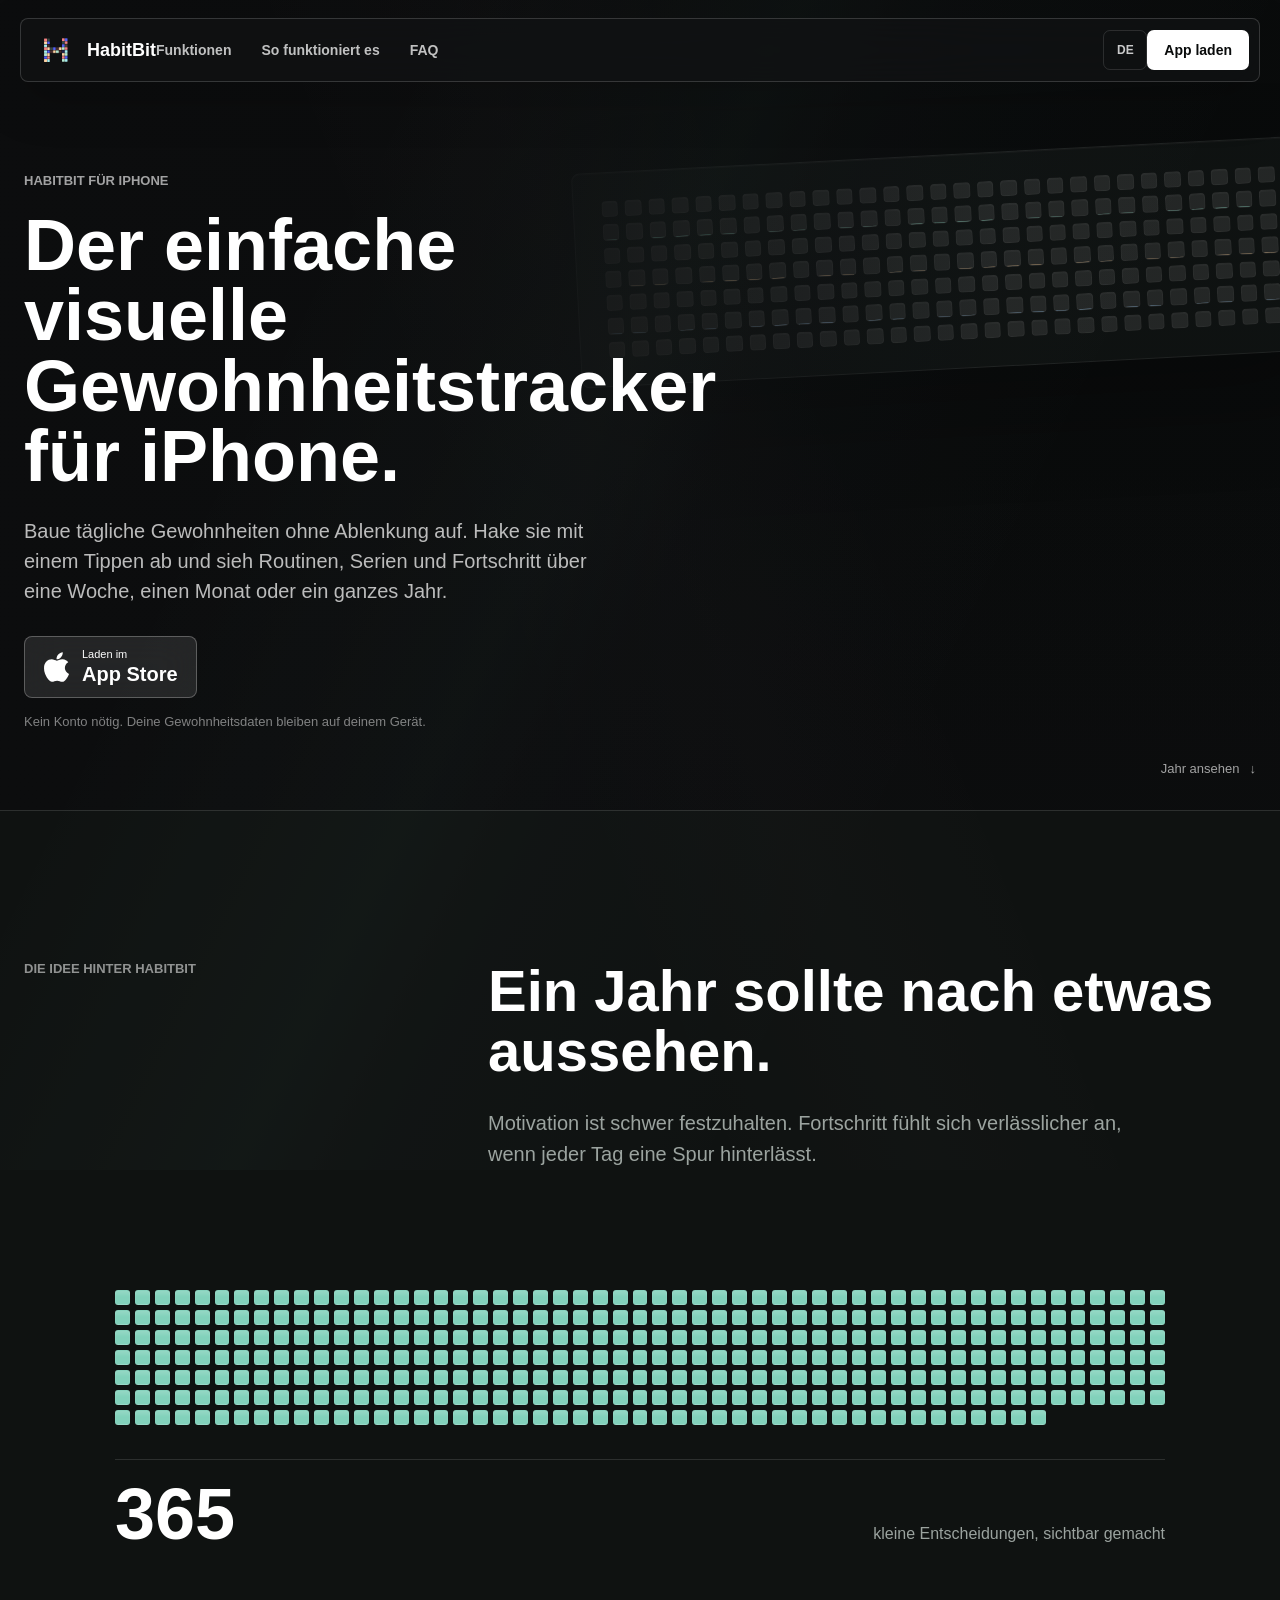
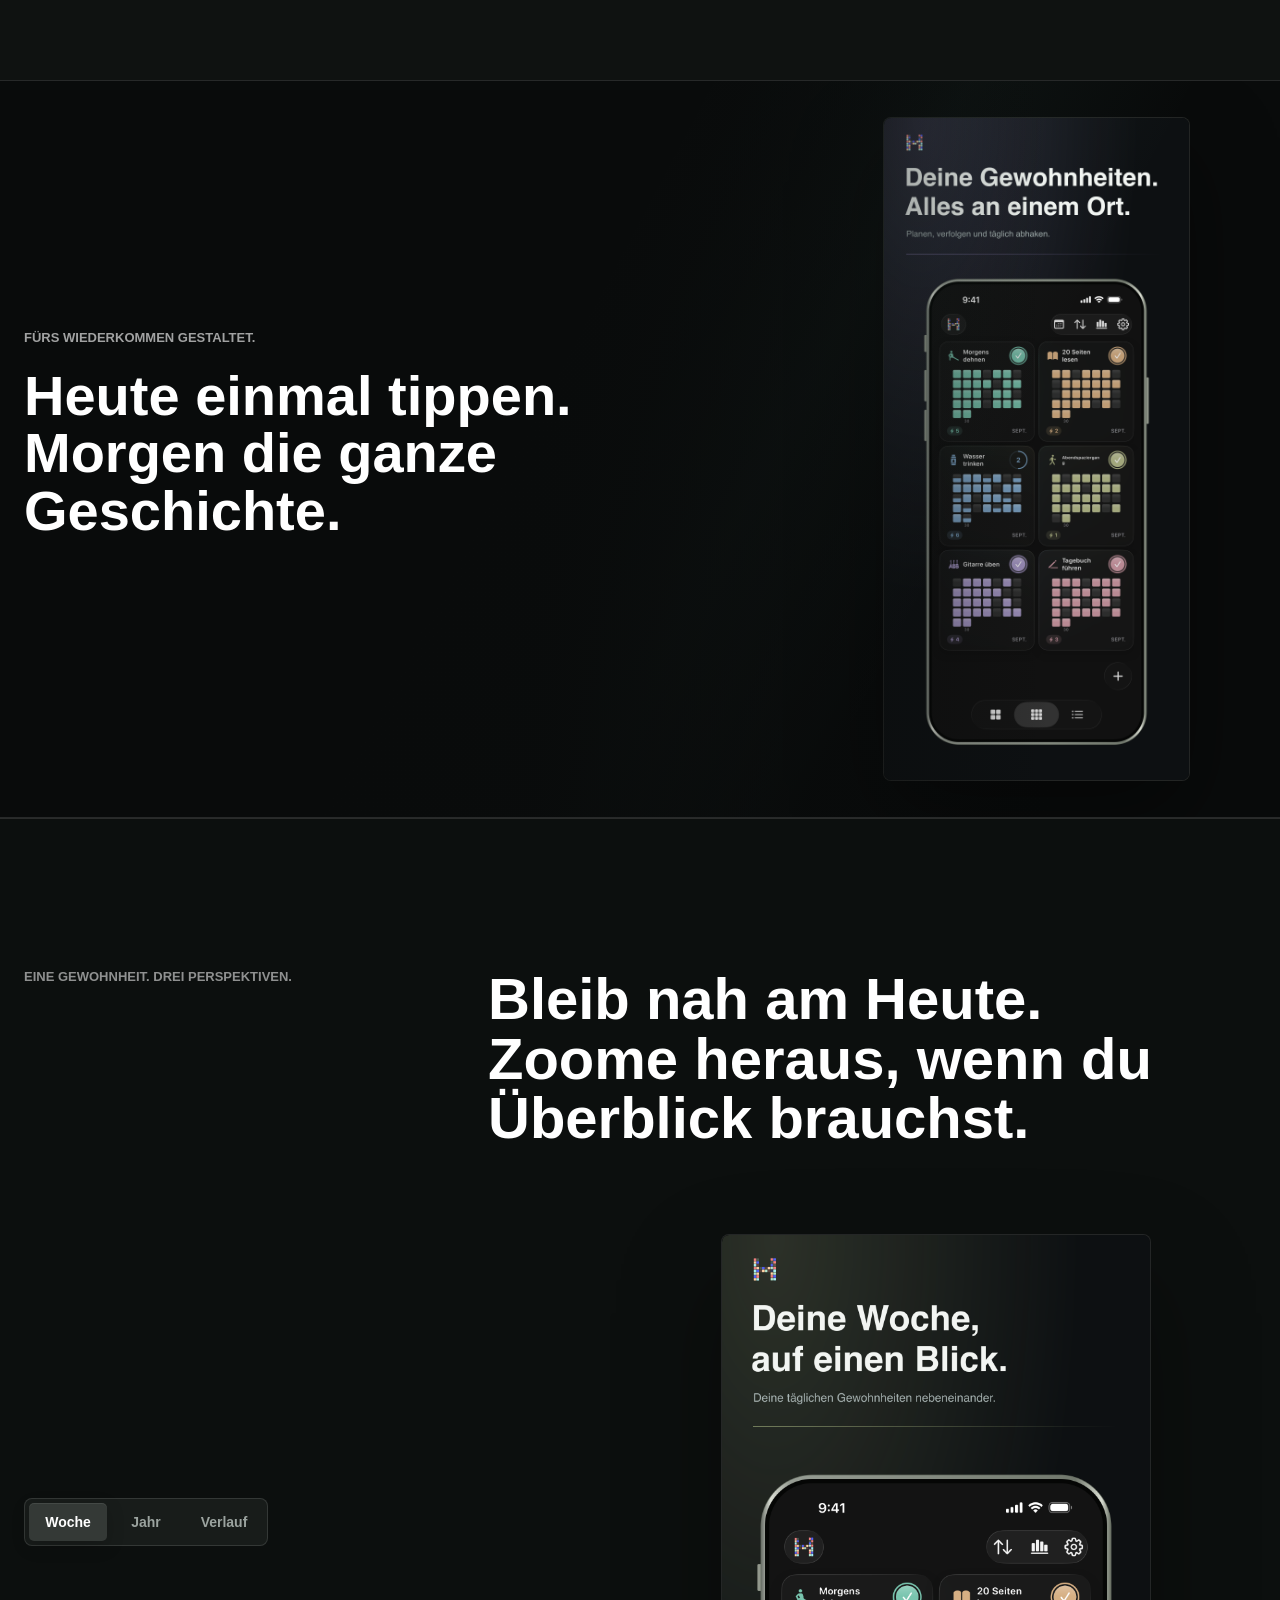
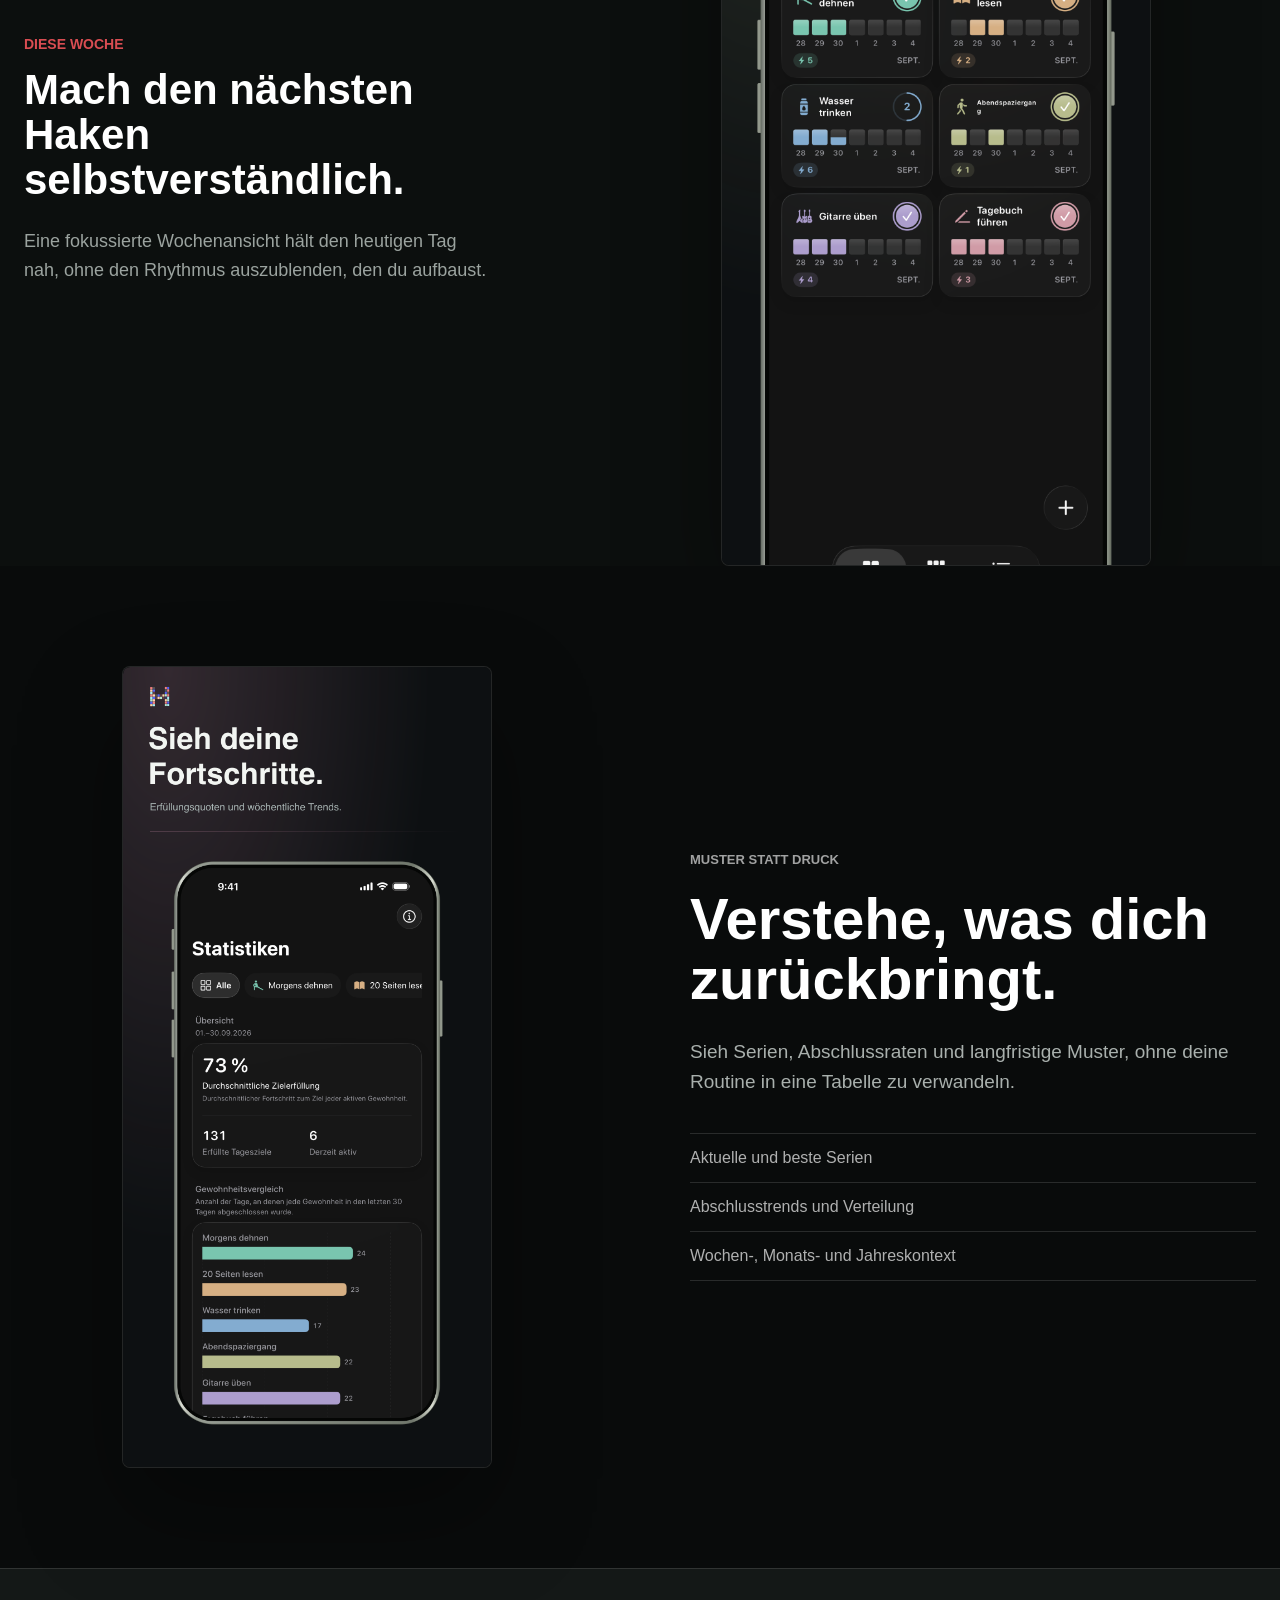
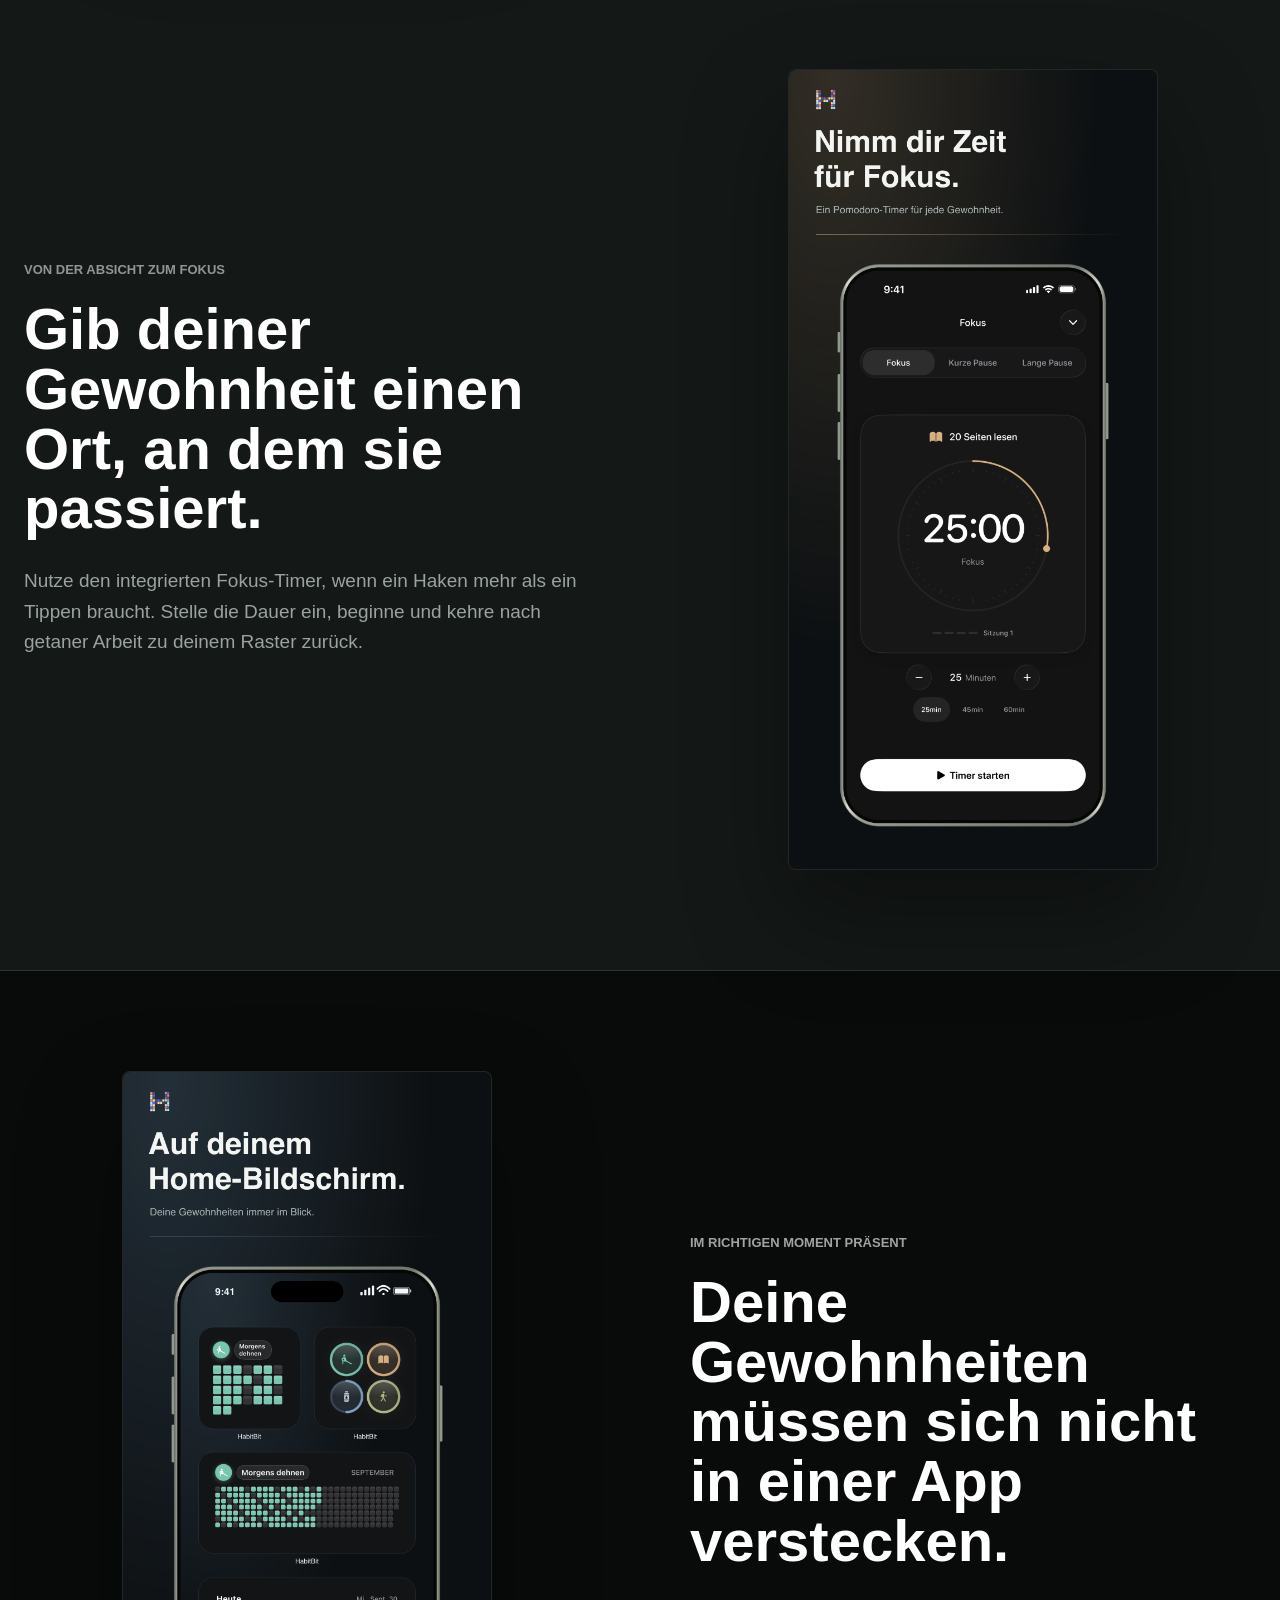
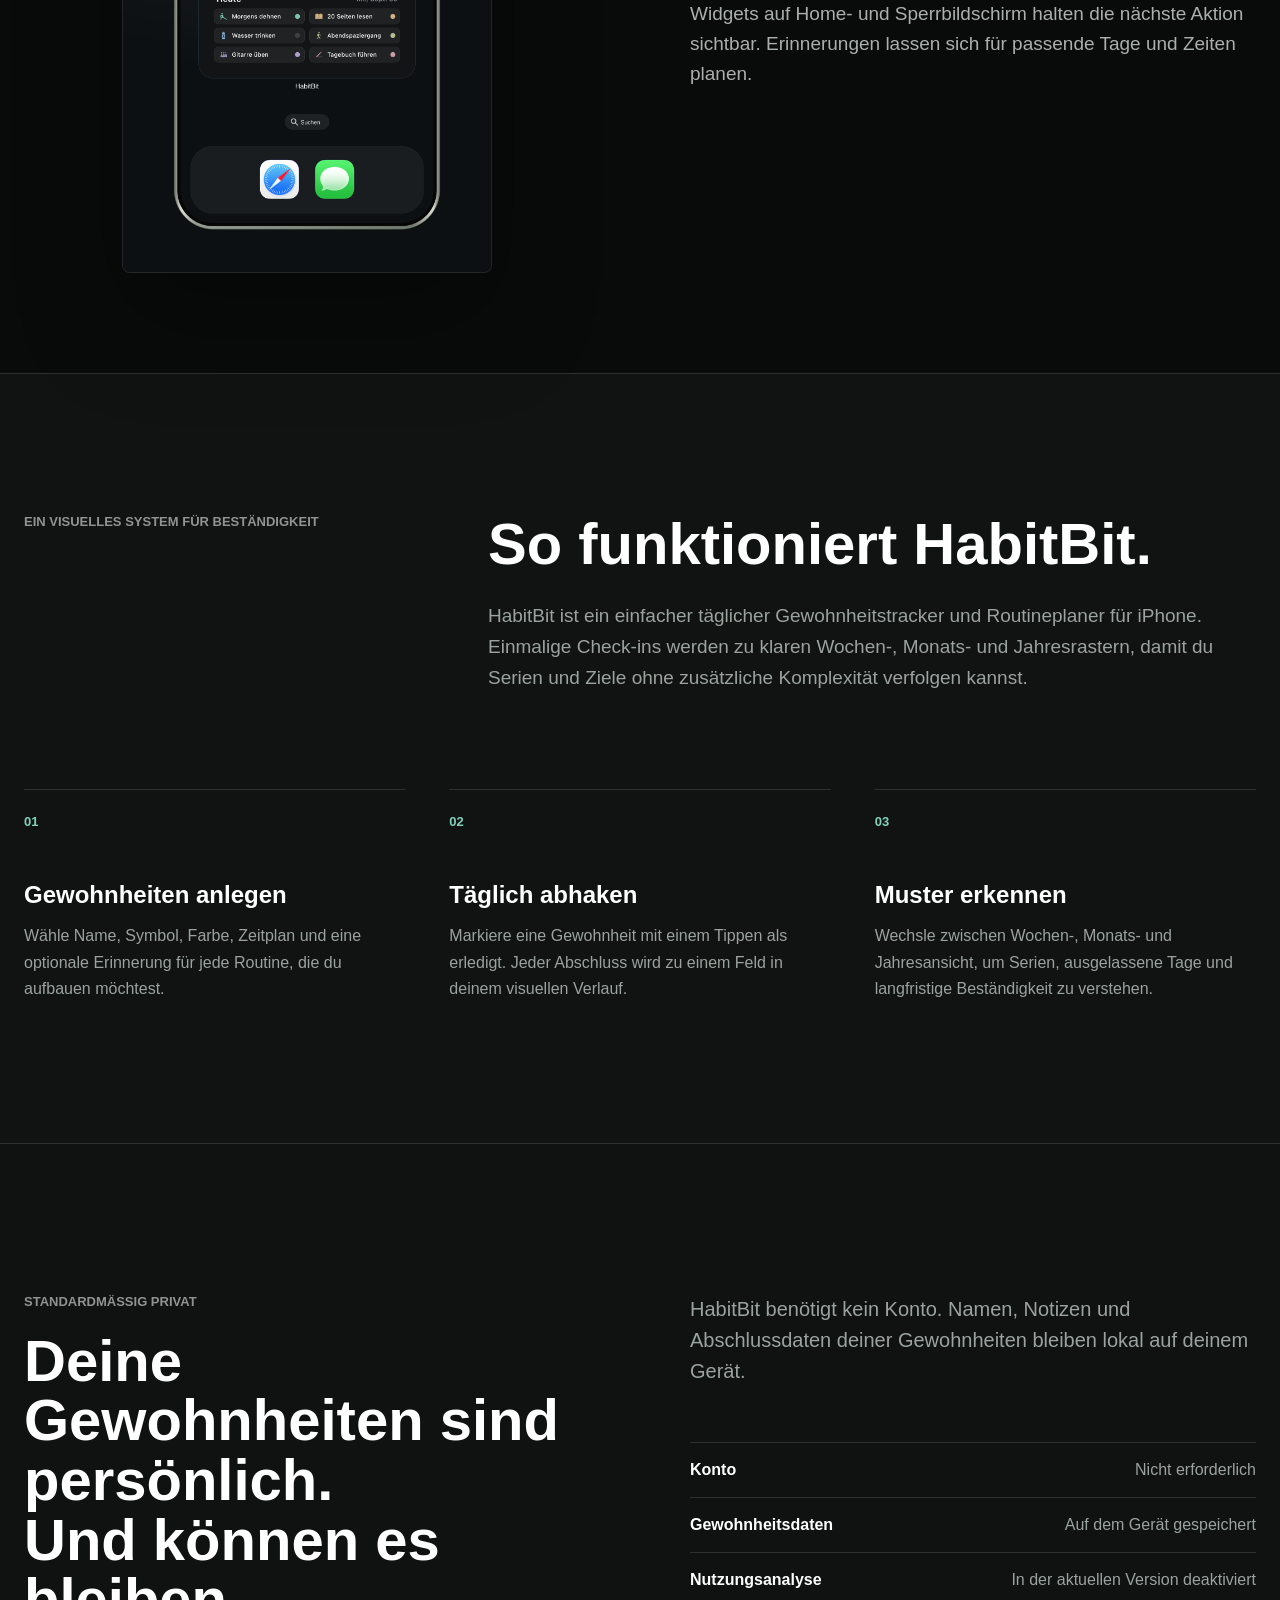
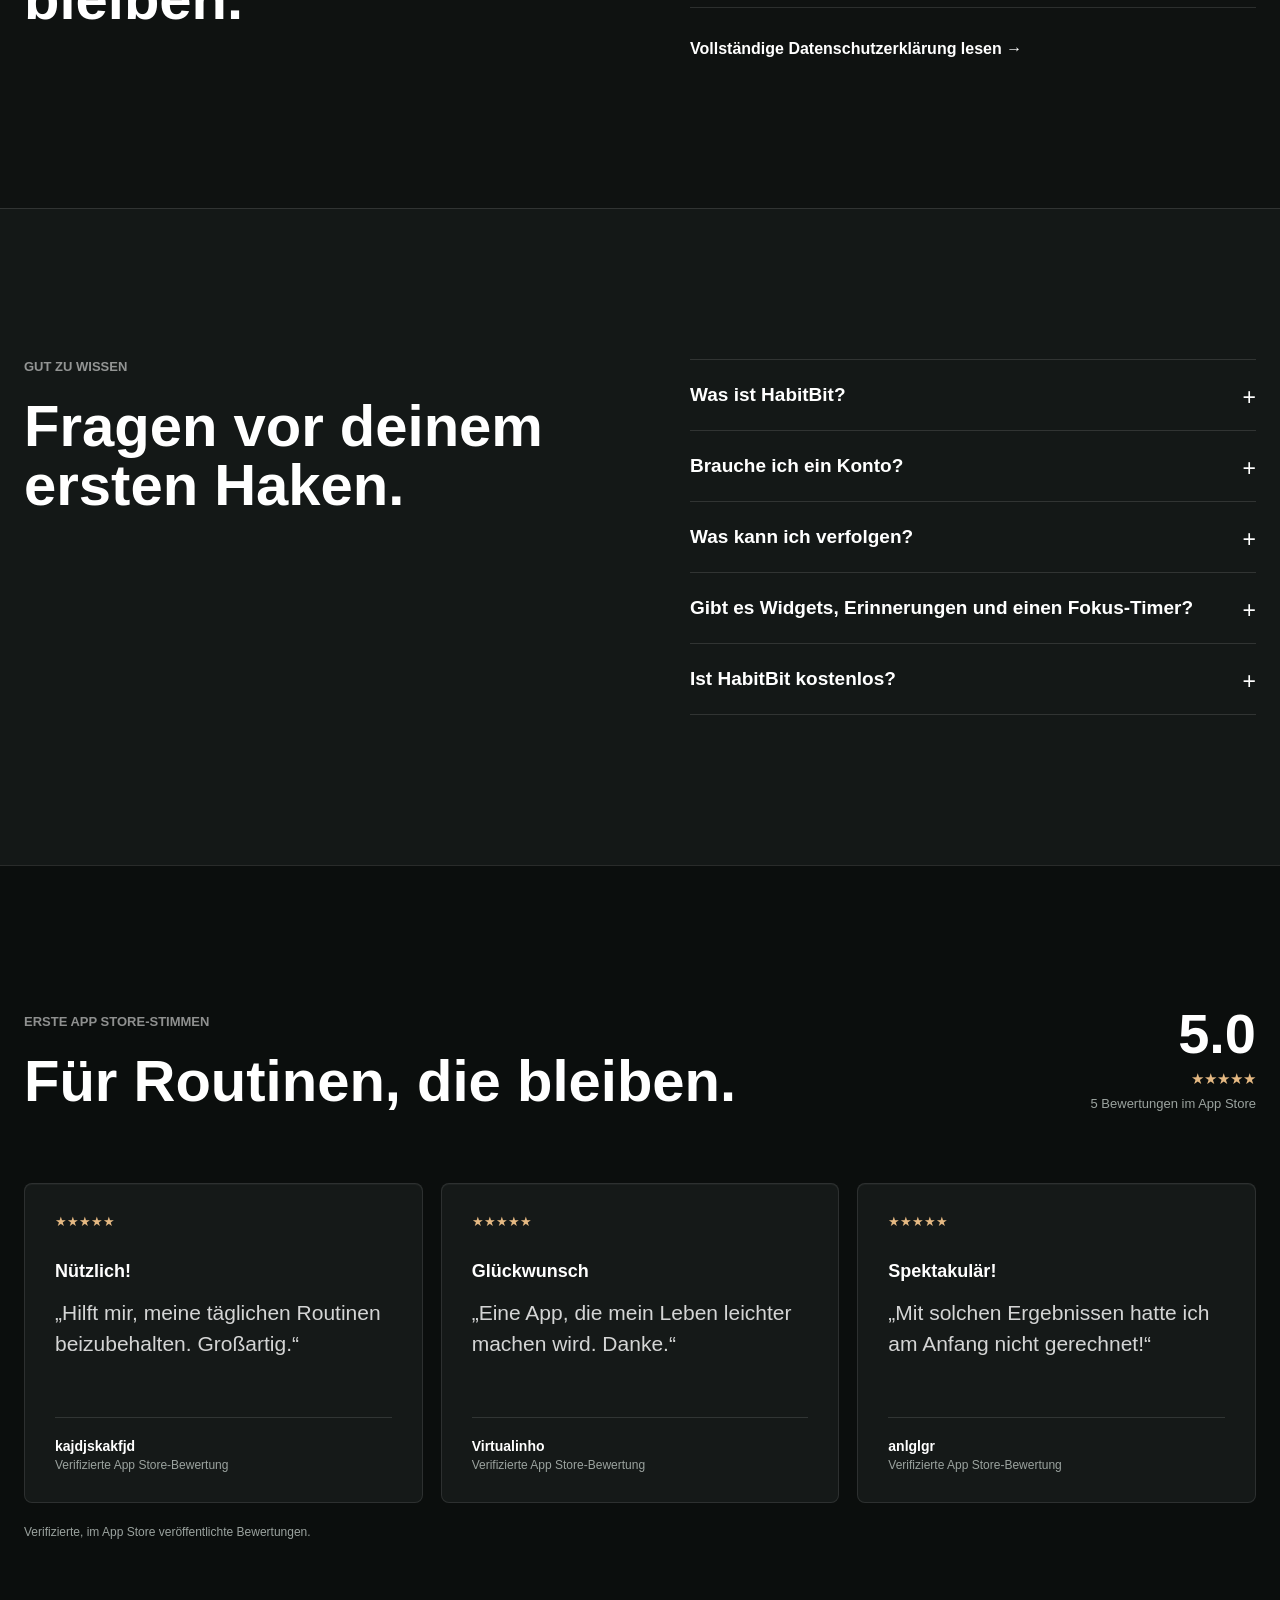
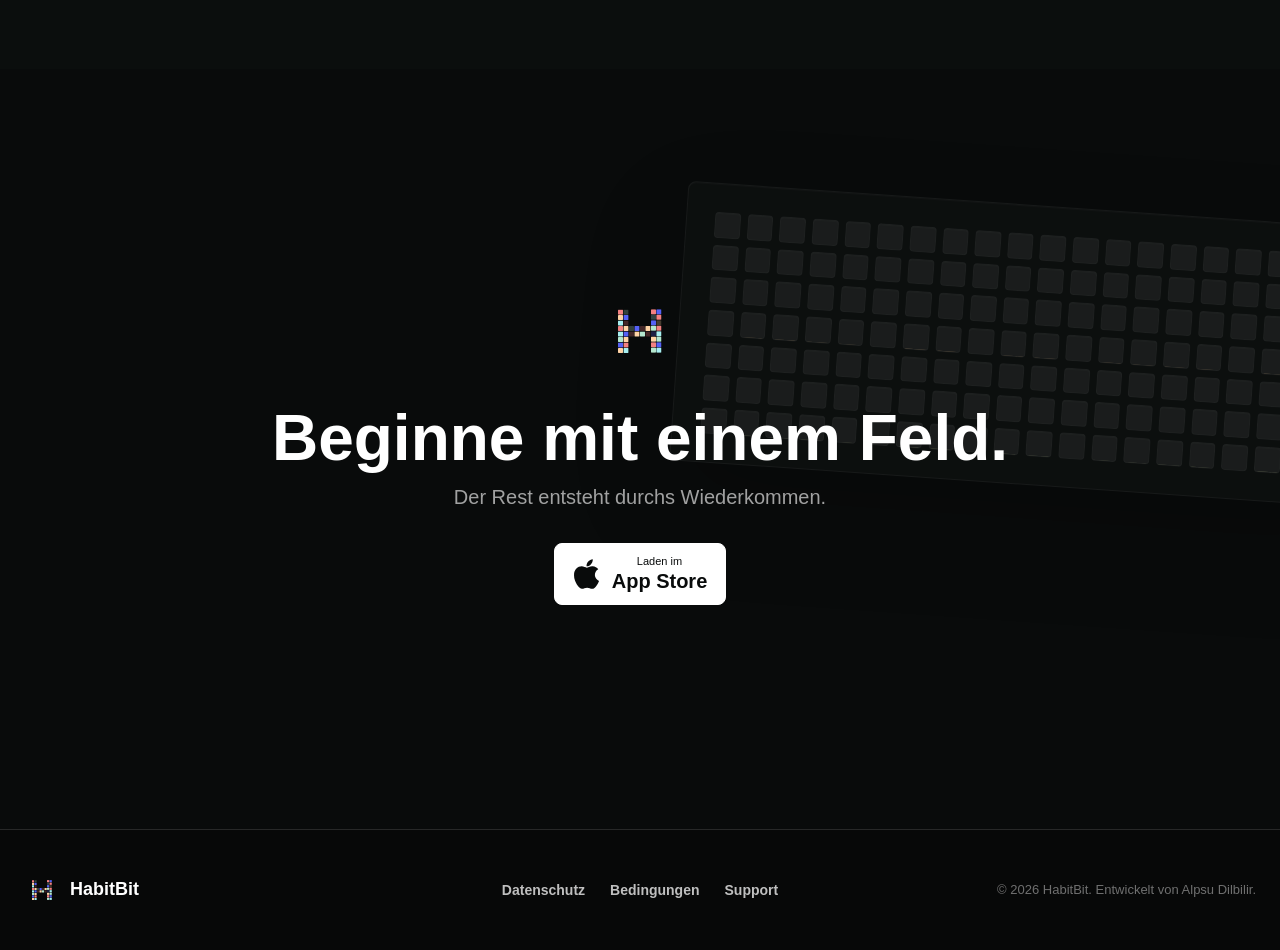
==== de/index.html @ 87967834 "Localize HabitBit landing page" ====
<!doctype html>
<html lang="de" data-screen-base="../assets/screens/de/">
<head>
    <meta charset="utf-8">
    <meta name="viewport" content="width=device-width, initial-scale=1">
    <script>document.documentElement.classList.add('js');</script>
    <title>HabitBit - Einfacher visueller Gewohnheitstracker für iPhone</title>
    <meta name="description" content="HabitBit ist ein visueller Gewohnheitstracker für iPhone. Baue tägliche Routinen mit Rastern, Erinnerungen, Widgets, Serien und Fokus-Timer auf.">
    <meta name="robots" content="index, follow, max-image-preview:large">
    <meta name="theme-color" content="#0c0d0e">
    <meta name="apple-mobile-web-app-capable" content="yes">
    <meta name="apple-itunes-app" content="app-id=6755720599">
    <link rel="canonical" href="https://www.habitbit.app/de/">
    <link rel="alternate" hreflang="en" href="https://www.habitbit.app/">
    <link rel="alternate" hreflang="tr" href="https://www.habitbit.app/tr/">
    <link rel="alternate" hreflang="de" href="https://www.habitbit.app/de/">
    <link rel="alternate" hreflang="fr" href="https://www.habitbit.app/fr/">
    <link rel="alternate" hreflang="es" href="https://www.habitbit.app/es/">
    <link rel="alternate" hreflang="it" href="https://www.habitbit.app/it/">
    <link rel="alternate" hreflang="pt-BR" href="https://www.habitbit.app/pt-br/">
    <link rel="alternate" hreflang="ja" href="https://www.habitbit.app/ja/">
    <link rel="alternate" hreflang="ko" href="https://www.habitbit.app/ko/">
    <link rel="alternate" hreflang="zh-Hans" href="https://www.habitbit.app/zh-hans/">
    <link rel="alternate" hreflang="x-default" href="https://www.habitbit.app/">
    <link rel="icon" type="image/png" href="../habitbit.png">
    <link rel="apple-touch-icon" href="../habitbit.png">
    <link rel="preload" href="../assets/screens/de/02-habit-overview.png" as="image">
    <link rel="stylesheet" href="../styles.css?v=9">
    <meta property="og:type" content="website">
    <meta property="og:site_name" content="HabitBit">
    <meta property="og:locale" content="de_DE">
    <meta property="og:title" content="HabitBit - Einfacher visueller Gewohnheitstracker für iPhone">
    <meta property="og:description" content="Ein einfacher täglicher Gewohnheitstracker und Routineplaner mit Wochen-, Monats- und Jahresrastern.">
    <meta property="og:url" content="https://www.habitbit.app/de/">
    <meta property="og:image" content="https://www.habitbit.app/assets/screens/de/02-habit-overview.png">
    <meta property="og:image:alt" content="HabitBit App mit visueller Gewohnheitsverfolgung auf dem iPhone">
    <meta name="twitter:card" content="summary_large_image">
        <script type="application/ld+json">
    {
      "@context": "https://schema.org",
      "@type": "SoftwareApplication",
      "name": "HabitBit",
      "url": "https://www.habitbit.app/de/",
      "downloadUrl": "https://apps.apple.com/app/id6755720599",
      "image": "https://www.habitbit.app/habitbit.png",
      "operatingSystem": "iOS",
      "applicationCategory": "ProductivityApplication",
      "description": "HabitBit ist ein einfacher visueller Gewohnheitstracker und Routineplaner für iPhone mit täglichen Check-ins, Wochen-, Monats- und Jahresrastern, Erinnerungen, Widgets, Serienstatistiken und Fokus-Timer.",
      "featureList": [
        "Eine fokussierte Wochenansicht hält den heutigen Tag nah, ohne den Rhythmus auszublenden, den du aufbaust.",
        "Aktuelle und beste Serien",
        "Widgets auf Home- und Sperrbildschirm halten die nächste Aktion sichtbar. Erinnerungen lassen sich für passende Tage und Zeiten planen.",
        "Abschlusstrends und Verteilung",
        "Gib deiner Gewohnheit einen Ort, an dem sie passiert.",
        "HabitBit benötigt kein Konto. Namen, Notizen und Abschlussdaten deiner Gewohnheiten bleiben lokal auf deinem Gerät."
      ],
      "screenshot": "https://www.habitbit.app/assets/screens/de/02-habit-overview.png",
      "softwareRequirements": "iOS / iPhone",
      "inLanguage": "de",
      "isAccessibleForFree": true,
      "aggregateRating": {
        "@type": "AggregateRating",
        "ratingValue": "5.0",
        "bestRating": "5",
        "ratingCount": "5"
      },
      "offers": {
        "@type": "Offer",
        "price": "0",
        "priceCurrency": "USD",
        "description": "HabitBit kann kostenlos geladen und genutzt werden. Optionale Pro-Käufe schalten unbegrenzte Gewohnheiten, erweiterte Statistiken, Pro-Widgets, Datei-Export und -Import sowie zusätzliche Designfarben frei. Verfügbare Pläne und lokale Preise werden in der App angezeigt."
      },
      "author": {
        "@type": "Person",
        "name": "Alpsu Dilbilir"
      }
    }
    </script>
        <script type="application/ld+json">
    {
      "@context": "https://schema.org",
      "@type": "FAQPage",
      "mainEntity": [
        {
          "@type": "Question",
          "name": "Was ist HabitBit?",
          "acceptedAnswer": {
            "@type": "Answer",
            "text": "HabitBit ist ein einfacher visueller Gewohnheitstracker und Routineplaner für iPhone. Tägliche Check-ins werden zu Wochen-, Monats- und Jahresrastern, die Routinen, Serien und langfristigen Fortschritt sichtbar machen."
          }
        },
        {
          "@type": "Question",
          "name": "Brauche ich ein Konto?",
          "acceptedAnswer": {
            "@type": "Answer",
            "text": "Nein. Du kannst ohne Konto mit dem Tracking beginnen. Gewohnheitsdaten werden lokal auf deinem Gerät gespeichert."
          }
        },
        {
          "@type": "Question",
          "name": "Was kann ich verfolgen?",
          "acceptedAnswer": {
            "@type": "Answer",
            "text": "HabitBit eignet sich als täglicher Gewohnheits-, Serien- und Zieltracker sowie Routineplaner für Sport, Lesen, Trinken, Lernen, Achtsamkeit oder jede wiederkehrende Handlung. Jede Gewohnheit kann ein eigenes Symbol, eine Farbe, einen Zeitplan und eine Erinnerung haben."
          }
        },
        {
          "@type": "Question",
          "name": "Gibt es Widgets, Erinnerungen und einen Fokus-Timer?",
          "acceptedAnswer": {
            "@type": "Answer",
            "text": "Ja. HabitBit enthält Widgets für Home- und Sperrbildschirm, planbare Erinnerungen und einen Fokus-Timer im Pomodoro-Stil."
          }
        },
        {
          "@type": "Question",
          "name": "Ist HabitBit kostenlos?",
          "acceptedAnswer": {
            "@type": "Answer",
            "text": "HabitBit kann kostenlos geladen und genutzt werden. Optionale Pro-Käufe schalten unbegrenzte Gewohnheiten, erweiterte Statistiken, Pro-Widgets, Datei-Export und -Import sowie zusätzliche Designfarben frei. Verfügbare Pläne und lokale Preise werden in der App angezeigt."
          }
        }
      ]
    }
    </script>
</head>
<body>
    <a class="skip-link" href="#main">Zum Inhalt springen</a>
    <div class="page-light" aria-hidden="true"></div>
    <nav class="site-nav" aria-label="Funktionen">
        <a class="brand" href="#top" aria-label="HabitBit home">
            <img src="../habitbit.png" alt="" width="42" height="42">
            <span>HabitBit</span>
        </a>
        <div class="nav-links">
            <a href="#experience">Funktionen</a>
            <a href="#how-it-works">So funktioniert es</a>
            <a href="#questions">FAQ</a>
        </div>
        <details class="language-menu">
            <summary aria-label="Sprache wählen">DE</summary>
            <div class="language-options">
                <a lang="en" href="https://www.habitbit.app/">English</a><a lang="tr" href="https://www.habitbit.app/tr/">Türkçe</a><a lang="de" href="https://www.habitbit.app/de/">Deutsch</a><a lang="fr" href="https://www.habitbit.app/fr/">Français</a><a lang="es" href="https://www.habitbit.app/es/">Español</a><a lang="it" href="https://www.habitbit.app/it/">Italiano</a><a lang="pt-BR" href="https://www.habitbit.app/pt-br/">Português</a><a lang="ja" href="https://www.habitbit.app/ja/">日本語</a><a lang="ko" href="https://www.habitbit.app/ko/">한국어</a><a lang="zh-Hans" href="https://www.habitbit.app/zh-hans/">简体中文</a>
            </div>
        </details>
        <a class="nav-download" href="https://apps.apple.com/app/id6755720599" target="_blank" rel="noopener noreferrer">App laden</a>
    </nav>

    <main id="main">
        <section class="hero" id="top" aria-labelledby="hero-title">
            <div class="hero-grid" id="hero-grid" aria-hidden="true"></div>
            <div class="hero-shade" aria-hidden="true"></div>
            <div class="hero-copy reveal">
                <p class="eyebrow">HabitBit für iPhone</p>
                <h1 id="hero-title">Der einfache visuelle Gewohnheitstracker für iPhone.</h1>
                <p class="hero-lede">Baue tägliche Gewohnheiten ohne Ablenkung auf. Hake sie mit einem Tippen ab und sieh Routinen, Serien und Fortschritt über eine Woche, einen Monat oder ein ganzes Jahr.</p>
                <a class="app-store-button" href="https://apps.apple.com/app/id6755720599" target="_blank" rel="noopener noreferrer" aria-label="App laden: HabitBit">
                    <svg viewBox="0 0 384 512" aria-hidden="true"><path d="M318.7 268.7c-.2-36.7 16.4-64.4 50-84.8-18.8-26.9-47.2-41.7-84.7-44.6-35.5-2.8-74.3 20.7-88.5 20.7-15 0-49.4-19.7-76.4-19.7C63.3 141.2 4 184.8 4 273.5c0 26.2 4.8 53.3 14.4 81.2 12.8 36.7 59 126.7 107.2 125.2 25.2-.6 43-17.9 75.8-17.9 31.8 0 48.3 17.9 76.4 17.9 48.6-.7 90.4-82.5 102.6-119.3-65.2-30.7-61.7-90-61.7-91.9zM262.1 104.5c27.3-32.4 24.8-61.9 24-72.5-24.1 1.4-52 16.4-67.9 34.9-17.5 19.8-27.8 44.3-25.6 71.9 26.1 2 52.3-11.4 69.5-34.3z"/></svg>
                    <span><small>Laden im</small><strong>App Store</strong></span>
                </a>
                <p class="hero-note">Kein Konto nötig. Deine Gewohnheitsdaten bleiben auf deinem Gerät.</p>
            </div>
            <a class="scroll-cue" href="#proof" aria-label="Jahr ansehen"><span>Jahr ansehen</span><span aria-hidden="true">↓</span></a>
        </section>

        <section class="proof" id="proof" aria-labelledby="proof-title">
            <div class="section-shell proof-copy reveal">
                <p class="eyebrow dark">Die Idee hinter HabitBit</p>
                <h2 id="proof-title">Ein Jahr sollte nach etwas aussehen.</h2>
                <p>Motivation ist schwer festzuhalten. Fortschritt fühlt sich verlässlicher an, wenn jeder Tag eine Spur hinterlässt.</p>
            </div>
            <div class="year-stage" aria-label="Ein Jahr sollte nach etwas aussehen.">
                <div class="year-grid" id="year-grid" aria-hidden="true"></div>
                <div class="year-caption"><strong>365</strong><span>kleine Entscheidungen, sichtbar gemacht</span></div>
            </div>
        </section>

        <section class="film" aria-labelledby="film-title">
            <img class="film-media" src="../assets/screens/de/02-habit-overview.png" alt="HabitBit App mit visueller Gewohnheitsverfolgung auf dem iPhone" width="1320" height="2868" loading="lazy">
            <div class="film-overlay" aria-hidden="true"></div>
            <div class="film-copy section-shell reveal">
                <p class="eyebrow">Fürs Wiederkommen gestaltet.</p>
                <h2 id="film-title">Heute einmal tippen.<br>Morgen die ganze Geschichte.</h2>
            </div>
        </section>

        <section class="experience" id="experience" aria-labelledby="experience-title">
            <div class="section-shell experience-heading reveal">
                <p class="eyebrow dark">Eine Gewohnheit. Drei Perspektiven.</p>
                <h2 id="experience-title">Bleib nah am Heute.<br>Zoome heraus, wenn du Überblick brauchst.</h2>
            </div>
            <div class="mode-explorer section-shell">
                <div class="mode-copy reveal">
                    <div class="mode-control" role="tablist" aria-label="Eine Gewohnheit. Drei Perspektiven.">
                        <button type="button" role="tab" aria-selected="true" data-mode="week">Woche</button>
                        <button type="button" role="tab" aria-selected="false" data-mode="year">Jahr</button>
                        <button type="button" role="tab" aria-selected="false" data-mode="detail">Verlauf</button>
                    </div>
                    <p class="mode-kicker" id="mode-kicker">Diese Woche</p>
                    <h3 id="mode-title">Mach den nächsten Haken selbstverständlich.</h3>
                    <p id="mode-description">Eine fokussierte Wochenansicht hält den heutigen Tag nah, ohne den Rhythmus auszublenden, den du aufbaust.</p>
                </div>
                <div class="device-stage reveal">
                    <div class="device" aria-live="polite">
                        <img id="mode-image" src="../assets/screens/de/07-weekly-view.png" alt="HabitBit Wochenraster auf dem iPhone" width="1320" height="2868">
                    </div>
                </div>
            </div>
        </section>

        <section class="product-stories" aria-label="Funktionen">
            <article class="story story-dark">
                <div class="story-media reveal"><div class="device device-small"><img src="../assets/screens/de/05-statistics.png" alt="Verstehe, was dich zurückbringt." loading="lazy" width="1320" height="2868"></div></div>
                <div class="story-copy reveal">
                    <p class="eyebrow">Muster statt Druck</p>
                    <h2>Verstehe, was dich zurückbringt.</h2>
                    <p>Sieh Serien, Abschlussraten und langfristige Muster, ohne deine Routine in eine Tabelle zu verwandeln.</p>
                    <ul><li>Aktuelle und beste Serien</li><li>Abschlusstrends und Verteilung</li><li>Wochen-, Monats- und Jahreskontext</li></ul>
                </div>
            </article>
            <article class="story story-light story-reverse">
                <div class="story-media reveal"><div class="device device-small"><img src="../assets/screens/de/04-pomodoro-focus.png" alt="Gib deiner Gewohnheit einen Ort, an dem sie passiert." loading="lazy" width="1320" height="2868"></div></div>
                <div class="story-copy reveal">
                    <p class="eyebrow dark">Von der Absicht zum Fokus</p>
                    <h2>Gib deiner Gewohnheit einen Ort, an dem sie passiert.</h2>
                    <p>Nutze den integrierten Fokus-Timer, wenn ein Haken mehr als ein Tippen braucht. Stelle die Dauer ein, beginne und kehre nach getaner Arbeit zu deinem Raster zurück.</p>
                </div>
            </article>
            <article class="story story-dark">
                <div class="story-media reveal"><div class="device device-small"><img src="../assets/screens/de/03-home-screen-widgets.png" alt="Deine Gewohnheiten müssen sich nicht in einer App verstecken." loading="lazy" width="1320" height="2868"></div></div>
                <div class="story-copy reveal">
                    <p class="eyebrow">Im richtigen Moment präsent</p>
                    <h2>Deine Gewohnheiten müssen sich nicht in einer App verstecken.</h2>
                    <p>Widgets auf Home- und Sperrbildschirm halten die nächste Aktion sichtbar. Erinnerungen lassen sich für passende Tage und Zeiten planen.</p>
                </div>
            </article>
        </section>

        <section class="how-it-works" id="how-it-works" aria-labelledby="how-title">
            <div class="section-shell how-heading reveal">
                <p class="eyebrow dark">Ein visuelles System für Beständigkeit</p>
                <h2 id="how-title">So funktioniert HabitBit.</h2>
                <p>HabitBit ist ein einfacher täglicher Gewohnheitstracker und Routineplaner für iPhone. Einmalige Check-ins werden zu klaren Wochen-, Monats- und Jahresrastern, damit du Serien und Ziele ohne zusätzliche Komplexität verfolgen kannst.</p>
            </div>
            <div class="section-shell how-steps">
                <article class="reveal"><span>01</span><h3>Gewohnheiten anlegen</h3><p>Wähle Name, Symbol, Farbe, Zeitplan und eine optionale Erinnerung für jede Routine, die du aufbauen möchtest.</p></article>
                <article class="reveal"><span>02</span><h3>Täglich abhaken</h3><p>Markiere eine Gewohnheit mit einem Tippen als erledigt. Jeder Abschluss wird zu einem Feld in deinem visuellen Verlauf.</p></article>
                <article class="reveal"><span>03</span><h3>Muster erkennen</h3><p>Wechsle zwischen Wochen-, Monats- und Jahresansicht, um Serien, ausgelassene Tage und langfristige Beständigkeit zu verstehen.</p></article>
            </div>
        </section>

        <section class="privacy" id="privacy" aria-labelledby="privacy-title">
            <div class="section-shell privacy-layout">
                <div class="privacy-copy reveal"><p class="eyebrow dark">Standardmäßig privat</p><h2 id="privacy-title">Deine Gewohnheiten sind persönlich.<br>Und können es bleiben.</h2></div>
                <div class="privacy-details reveal">
                    <p>HabitBit benötigt kein Konto. Namen, Notizen und Abschlussdaten deiner Gewohnheiten bleiben lokal auf deinem Gerät.</p>
                    <dl><div><dt>Konto</dt><dd>Nicht erforderlich</dd></div><div><dt>Gewohnheitsdaten</dt><dd>Auf dem Gerät gespeichert</dd></div><div><dt>Nutzungsanalyse</dt><dd>In der aktuellen Version deaktiviert</dd></div></dl>
                    <a class="text-link" href="../privacy.html">Vollständige Datenschutzerklärung lesen <span aria-hidden="true">→</span></a>
                </div>
            </div>
        </section>

        <section class="questions" id="questions" aria-labelledby="questions-title">
            <div class="section-shell questions-layout">
                <div class="questions-heading reveal"><p class="eyebrow dark">Gut zu wissen</p><h2 id="questions-title">Fragen vor deinem ersten Haken.</h2></div>
                <div class="faq reveal">
                    <details><summary>Was ist HabitBit?</summary><p>HabitBit ist ein einfacher visueller Gewohnheitstracker und Routineplaner für iPhone. Tägliche Check-ins werden zu Wochen-, Monats- und Jahresrastern, die Routinen, Serien und langfristigen Fortschritt sichtbar machen.</p></details>
                    <details><summary>Brauche ich ein Konto?</summary><p>Nein. Du kannst ohne Konto mit dem Tracking beginnen. Gewohnheitsdaten werden lokal auf deinem Gerät gespeichert.</p></details>
                    <details><summary>Was kann ich verfolgen?</summary><p>HabitBit eignet sich als täglicher Gewohnheits-, Serien- und Zieltracker sowie Routineplaner für Sport, Lesen, Trinken, Lernen, Achtsamkeit oder jede wiederkehrende Handlung. Jede Gewohnheit kann ein eigenes Symbol, eine Farbe, einen Zeitplan und eine Erinnerung haben.</p></details>
                    <details><summary>Gibt es Widgets, Erinnerungen und einen Fokus-Timer?</summary><p>Ja. HabitBit enthält Widgets für Home- und Sperrbildschirm, planbare Erinnerungen und einen Fokus-Timer im Pomodoro-Stil.</p></details>
                    <details><summary>Ist HabitBit kostenlos?</summary><p>HabitBit kann kostenlos geladen und genutzt werden. Optionale Pro-Käufe schalten unbegrenzte Gewohnheiten, erweiterte Statistiken, Pro-Widgets, Datei-Export und -Import sowie zusätzliche Designfarben frei. Verfügbare Pläne und lokale Preise werden in der App angezeigt.</p></details>
                </div>
            </div>
        </section>

        <section class="reviews" id="reviews" aria-labelledby="reviews-title">
            <div class="section-shell reviews-heading reveal">
                <div>
                    <p class="eyebrow dark">Erste App Store-Stimmen</p>
                    <h2 id="reviews-title">Für Routinen, die bleiben.</h2>
                </div>
                <a class="rating-summary" href="https://apps.apple.com/app/id6755720599" target="_blank" rel="noopener noreferrer" aria-label="Für Routinen, die bleiben.">
                    <strong>5.0</strong>
                    <span class="rating-stars" aria-label="5 / 5">★★★★★</span>
                    <small>5 Bewertungen im App Store</small>
                </a>
            </div>
            <div class="section-shell review-grid">
                <article class="review-card reveal">
                    <div class="review-stars" aria-label="5 / 5">★★★★★</div>
                    <h3>Nützlich!</h3>
                    <blockquote>„Hilft mir, meine täglichen Routinen beizubehalten. Großartig.“</blockquote>
                    <div class="review-meta"><strong>kajdjskakfjd</strong><span>Verifizierte App Store-Bewertung</span></div>
                </article>
                <article class="review-card reveal">
                    <div class="review-stars" aria-label="5 / 5">★★★★★</div>
                    <h3>Glückwunsch</h3>
                    <blockquote>„Eine App, die mein Leben leichter machen wird. Danke.“</blockquote>
                    <div class="review-meta"><strong>Virtualinho</strong><span>Verifizierte App Store-Bewertung</span></div>
                </article>
                <article class="review-card reveal">
                    <div class="review-stars" aria-label="5 / 5">★★★★★</div>
                    <h3>Spektakulär!</h3>
                    <blockquote>„Mit solchen Ergebnissen hatte ich am Anfang nicht gerechnet!“</blockquote>
                    <div class="review-meta"><strong>anlglgr</strong><span>Verifizierte App Store-Bewertung</span></div>
                </article>
            </div>
            <p class="section-shell reviews-note">Verifizierte, im App Store veröffentlichte Bewertungen.</p>
        </section>

        <section class="final-cta" aria-labelledby="final-title">
            <div class="final-grid" id="final-grid" aria-hidden="true"></div>
            <div class="final-copy reveal">
                <img src="../habitbit.png" alt="" width="78" height="78">
                <h2 id="final-title">Beginne mit einem Feld.</h2>
                <p>Der Rest entsteht durchs Wiederkommen.</p>
                <a class="app-store-button light" href="https://apps.apple.com/app/id6755720599" target="_blank" rel="noopener noreferrer" aria-label="App laden: HabitBit">
                    <svg viewBox="0 0 384 512" aria-hidden="true"><path d="M318.7 268.7c-.2-36.7 16.4-64.4 50-84.8-18.8-26.9-47.2-41.7-84.7-44.6-35.5-2.8-74.3 20.7-88.5 20.7-15 0-49.4-19.7-76.4-19.7C63.3 141.2 4 184.8 4 273.5c0 26.2 4.8 53.3 14.4 81.2 12.8 36.7 59 126.7 107.2 125.2 25.2-.6 43-17.9 75.8-17.9 31.8 0 48.3 17.9 76.4 17.9 48.6-.7 90.4-82.5 102.6-119.3-65.2-30.7-61.7-90-61.7-91.9zM262.1 104.5c27.3-32.4 24.8-61.9 24-72.5-24.1 1.4-52 16.4-67.9 34.9-17.5 19.8-27.8 44.3-25.6 71.9 26.1 2 52.3-11.4 69.5-34.3z"/></svg>
                    <span><small>Laden im</small><strong>App Store</strong></span>
                </a>
            </div>
        </section>
    </main>

    <footer>
        <div class="footer-inner">
            <a class="brand footer-brand" href="#top"><img src="../habitbit.png" alt="" width="36" height="36"><span>HabitBit</span></a>
            <div class="footer-links"><a href="../privacy.html">Datenschutz</a><a href="../tos.html">Bedingungen</a><a href="mailto:alpsudilbilir@gmail.com">Support</a></div>
            <p>© <span id="current-year">2026</span> HabitBit. Entwickelt von Alpsu Dilbilir.</p>
        </div>
    </footer>
    <script type="application/json" id="mode-translations">{"week":{"alt":"HabitBit Wochenraster auf dem iPhone","kicker":"Diese Woche","title":"Mach den nächsten Haken selbstverständlich.","description":"Eine fokussierte Wochenansicht hält den heutigen Tag nah, ohne deinen entstehenden Rhythmus auszublenden."},"year":{"alt":"HabitBit Jahresraster auf dem iPhone","kicker":"Dieses Jahr","title":"Sieh Beständigkeit auf einen Blick.","description":"Die Jahresansicht verwandelt Hunderte kleiner Entscheidungen in einen visuellen Beleg für deinen Fortschritt."},"detail":{"alt":"HabitBit Gewohnheitsverlauf auf dem iPhone","kicker":"Gewohnheitsverlauf","title":"Sieh die Geschichte hinter jedem Feld.","description":"Prüfe Abschlüsse, lies frühere Notizen und erkenne, wie sich eine Gewohnheit mit der Zeit entwickelt."}}</script>
    <script src="../app.js?v=4" defer></script>
</body>
</html>
---- styles.css ----
:root {
    color-scheme: dark;
    --ink: #090b0b;
    --paper: #0f1211;
    --paper-deep: #181c1a;
    --white: #ffffff;
    --muted-dark: #9ba39f;
    --muted-light: #a9b0ad;
    --line-dark: rgba(255, 255, 255, 0.13);
    --line-light: rgba(255, 255, 255, 0.12);
    --coral: #ff6266;
    --coral-deep: #d94d52;
    --shell: 1240px;
}

* { box-sizing: border-box; }
html { scroll-behavior: smooth; background: var(--ink); }
body {
    margin: 0;
    min-width: 320px;
    overflow-x: hidden;
    font-family: -apple-system, BlinkMacSystemFont, "SF Pro Display", "SF Pro Text", "Helvetica Neue", Arial, sans-serif;
    color: var(--white);
    background: var(--paper);
    letter-spacing: 0;
    -webkit-font-smoothing: antialiased;
    text-rendering: optimizeLegibility;
}
.page-light {
    position: fixed;
    z-index: 20;
    inset: -30%;
    pointer-events: none;
    opacity: 0.42;
    background:
        linear-gradient(116deg, transparent 35%, rgba(130, 209, 187, 0.06) 48%, rgba(135, 181, 220, 0.025) 53%, transparent 66%),
        linear-gradient(68deg, transparent 42%, rgba(221, 165, 177, 0.018) 50%, transparent 58%);
    mix-blend-mode: screen;
    animation: light-drift 18s ease-in-out infinite alternate;
}
@keyframes light-drift {
    from { transform: translate3d(-4%, -2%, 0) rotate(-1deg); }
    to { transform: translate3d(4%, 2%, 0) rotate(1deg); }
}
a { color: inherit; }
button, a { -webkit-tap-highlight-color: transparent; }
img, video { max-width: 100%; }
h1, h2, h3, p { margin-top: 0; }

.skip-link {
    position: fixed;
    z-index: 100;
    top: 12px;
    left: 12px;
    padding: 10px 14px;
    color: var(--ink);
    background: var(--white);
    transform: translateY(-160%);
}
.skip-link:focus { transform: translateY(0); }

.site-nav {
    position: fixed;
    z-index: 30;
    top: 18px;
    left: 50%;
    width: min(calc(100% - 36px), var(--shell));
    height: 64px;
    padding: 0 10px 0 14px;
    display: flex;
    align-items: center;
    justify-content: space-between;
    color: var(--white);
    background: rgba(17, 19, 20, 0.72);
    border: 1px solid rgba(255, 255, 255, 0.16);
    border-radius: 8px;
    backdrop-filter: blur(24px) saturate(140%);
    -webkit-backdrop-filter: blur(24px) saturate(140%);
    transform: translateX(-50%);
    box-shadow: 0 18px 50px rgba(0, 0, 0, 0.18);
}
.brand {
    display: inline-flex;
    align-items: center;
    gap: 10px;
    color: inherit;
    font-size: 18px;
    font-weight: 720;
    text-decoration: none;
}
.brand img { border-radius: 10px; }
.nav-links { display: flex; align-items: center; gap: 30px; }
.nav-links a, .footer-links a {
    color: inherit;
    font-size: 14px;
    font-weight: 560;
    text-decoration: none;
    opacity: 0.74;
    transition: opacity 180ms ease;
}
.nav-links a:hover, .footer-links a:hover { opacity: 1; }
.language-menu { position: relative; margin-left: auto; }
.language-menu summary { width: 44px; height: 40px; display: grid; place-items: center; color: rgba(255, 255, 255, 0.78); border: 1px solid rgba(255, 255, 255, 0.12); border-radius: 7px; font-size: 12px; font-weight: 720; cursor: pointer; list-style: none; }
.language-menu summary::-webkit-details-marker { display: none; }
.language-menu[open] summary { color: var(--white); background: rgba(255, 255, 255, 0.08); }
.language-options { position: absolute; top: 48px; right: 0; width: 184px; max-height: min(440px, calc(100vh - 100px)); padding: 7px; display: grid; overflow-y: auto; color: var(--white); background: rgba(15, 18, 17, 0.96); border: 1px solid rgba(255, 255, 255, 0.14); border-radius: 8px; box-shadow: 0 24px 60px rgba(0, 0, 0, 0.42); backdrop-filter: blur(24px); -webkit-backdrop-filter: blur(24px); }
.language-options a { padding: 10px 11px; border-radius: 5px; color: rgba(255, 255, 255, 0.7); font-size: 13px; font-weight: 580; text-decoration: none; }
.language-options a:hover { color: var(--white); background: rgba(255, 255, 255, 0.07); }
.nav-download {
    padding: 12px 17px;
    color: var(--ink);
    background: var(--white);
    border-radius: 7px;
    font-size: 14px;
    font-weight: 700;
    text-decoration: none;
    white-space: nowrap;
}

.hero {
    position: relative;
    min-height: 90svh;
    max-height: 940px;
    display: flex;
    align-items: flex-end;
    overflow: hidden;
    color: var(--white);
    background: var(--ink);
}
.hero-grid, .final-grid {
    position: absolute;
    inset: 19% -4% auto 45%;
    height: auto;
    padding: 28px;
    display: grid;
    grid-template-columns: repeat(30, minmax(14px, 1fr));
    gap: 7px;
    border: 1px solid rgba(255, 255, 255, 0.09);
    border-radius: 8px;
    background: rgba(19, 22, 21, 0.78);
    box-shadow: 0 40px 100px rgba(0, 0, 0, 0.34), inset 0 1px rgba(255, 255, 255, 0.04);
    transform: rotate(-3deg);
    transform-origin: center;
    opacity: 0.96;
}
.hero-cell, .final-cell {
    position: relative;
    aspect-ratio: 1;
    min-width: 0;
    min-height: 0;
    overflow: hidden;
    border: 1px solid rgba(255, 255, 255, 0.045);
    border-radius: 4px;
    background: #2b2e2d;
    box-shadow: inset 0 1px rgba(255, 255, 255, 0.035);
}
.hero-cell.will-fill::before, .final-cell.will-fill::before {
    content: "";
    position: absolute;
    inset: 0;
    background: linear-gradient(180deg, rgba(255, 255, 255, 0.18), transparent 42%), var(--cell-color);
    transform: translateY(102%);
    animation: cell-fill 8.2s cubic-bezier(0.32, 0.72, 0, 1) infinite;
    animation-delay: var(--delay);
}
.hero-cell.will-fill::after, .final-cell.will-fill::after {
    content: "";
    position: absolute;
    top: 2px;
    right: 15%;
    left: 15%;
    height: 1px;
    border-radius: 2px;
    background: rgba(255, 255, 255, 0.44);
    opacity: 0;
    animation: cell-shine 8.2s ease infinite;
    animation-delay: var(--delay);
}
@keyframes cell-fill {
    0%, 9% { transform: translateY(102%); }
    17%, 72% { transform: translateY(0); }
    84%, 100% { transform: translateY(-102%); }
}
@keyframes cell-shine {
    0%, 13%, 84%, 100% { opacity: 0; }
    19%, 70% { opacity: 0.72; }
}
.hero-shade {
    position: absolute;
    inset: 0;
    background: linear-gradient(90deg, rgba(12, 13, 14, 0.98) 0%, rgba(12, 13, 14, 0.86) 40%, rgba(12, 13, 14, 0.18) 78%), linear-gradient(0deg, rgba(12, 13, 14, 0.82) 0%, transparent 42%);
}
.hero-copy {
    position: relative;
    z-index: 2;
    width: min(690px, calc(100% - 48px));
    margin: 0 max(24px, calc((100vw - var(--shell)) / 2)) 9vh;
}
.eyebrow {
    margin: 0 0 20px;
    color: rgba(255, 255, 255, 0.62);
    font-size: 13px;
    font-weight: 700;
    line-height: 1.3;
    text-transform: uppercase;
}
.eyebrow.dark { color: rgba(255, 255, 255, 0.54); }
h1 {
    margin-bottom: 24px;
    max-width: 680px;
    font-size: 72px;
    font-weight: 740;
    line-height: 0.98;
}
.hero-lede {
    max-width: 590px;
    margin-bottom: 30px;
    color: rgba(255, 255, 255, 0.72);
    font-size: 20px;
    line-height: 1.5;
}
.app-store-button {
    display: inline-flex;
    align-items: center;
    gap: 12px;
    min-height: 62px;
    padding: 10px 18px;
    color: var(--white);
    background: rgba(255, 255, 255, 0.1);
    border: 1px solid rgba(255, 255, 255, 0.26);
    border-radius: 8px;
    text-decoration: none;
    backdrop-filter: blur(18px);
    -webkit-backdrop-filter: blur(18px);
    transition: background 180ms ease, border-color 180ms ease, transform 180ms ease;
}
.app-store-button:hover { background: rgba(255, 255, 255, 0.16); border-color: rgba(255, 255, 255, 0.45); transform: translateY(-2px); }
.app-store-button svg { width: 27px; height: 34px; fill: currentColor; }
.app-store-button span { display: flex; flex-direction: column; line-height: 1.05; }
.app-store-button small { font-size: 11px; }
.app-store-button strong { margin-top: 3px; font-size: 20px; font-weight: 620; }
.hero-note { margin: 16px 0 0; color: rgba(255, 255, 255, 0.48); font-size: 13px; }
.scroll-cue {
    position: absolute;
    z-index: 3;
    right: max(24px, calc((100vw - var(--shell)) / 2));
    bottom: 34px;
    display: flex;
    align-items: center;
    gap: 10px;
    color: rgba(255, 255, 255, 0.62);
    font-size: 13px;
    text-decoration: none;
}

.section-shell { width: min(calc(100% - 48px), var(--shell)); margin-inline: auto; }
.proof { position: relative; padding: 150px 0 130px; overflow: hidden; color: var(--white); background: var(--paper); border-top: 1px solid var(--line-light); }
.proof-copy { display: grid; grid-template-columns: 1fr 2fr; column-gap: 80px; align-items: start; }
.proof-copy .eyebrow { grid-column: 1; }
.proof-copy h2, .experience-heading h2, .how-heading h2, .reviews-heading h2, .privacy-copy h2, .questions-heading h2, .story-copy h2, .film-copy h2, .final-copy h2 {
    margin-bottom: 28px;
    font-size: 58px;
    font-weight: 720;
    line-height: 1.03;
}
.proof-copy h2 { grid-column: 2; }
.proof-copy > p:last-child { grid-column: 2; max-width: 650px; color: var(--muted-dark); font-size: 20px; line-height: 1.55; }
.year-stage { width: min(calc(100% - 48px), 1050px); margin: 100px auto 0; }
.year-grid { display: grid; grid-template-columns: repeat(53, 1fr); gap: 5px; width: 100%; }
.year-cell {
    aspect-ratio: 1;
    border: 1px solid rgba(255, 255, 255, 0.045);
    border-radius: 3px;
    background: #2b2e2d;
    transform: scale(0.7);
    opacity: 0.35;
    transition: background 320ms ease, transform 420ms cubic-bezier(0.22, 1, 0.36, 1), opacity 320ms ease;
    transition-delay: var(--delay);
}
.year-grid.is-filled .year-cell { background: linear-gradient(180deg, rgba(255, 255, 255, 0.15), transparent 46%), var(--cell-color); transform: scale(1); opacity: 1; }
.year-caption { display: flex; align-items: baseline; justify-content: space-between; margin-top: 34px; padding-top: 18px; border-top: 1px solid var(--line-light); }
.year-caption strong { font-size: 72px; line-height: 1; }
.year-caption span { color: var(--muted-dark); font-size: 16px; }

.film { position: relative; height: min(760px, 82svh); min-height: 620px; overflow: hidden; color: var(--white); background: #090b0b; border-block: 1px solid var(--line-light); }
.film video, .film-media {
    position: absolute;
    z-index: 1;
    top: 50%;
    right: max(40px, calc((100vw - var(--shell)) / 2 + 70px));
    width: auto;
    height: calc(100% - 72px);
    max-width: min(31vw, 360px);
    object-fit: contain;
    border: 1px solid rgba(255, 255, 255, 0.11);
    border-radius: 8px;
    background: #080a09;
    box-shadow: 0 34px 90px rgba(0, 0, 0, 0.42);
    transform: translateY(-50%);
}
.film-overlay { position: absolute; z-index: 1; inset: 0; pointer-events: none; background: linear-gradient(90deg, #090b0b 0%, rgba(9, 11, 11, 0.96) 42%, rgba(9, 11, 11, 0.42) 66%, transparent 82%), linear-gradient(118deg, transparent 42%, rgba(130, 209, 187, 0.045) 58%, transparent 72%); }
.film-copy { position: relative; z-index: 2; height: 100%; padding-top: 0; display: flex; flex-direction: column; justify-content: center; }
.film-copy h2 { max-width: 560px; font-size: 56px; }

.experience { padding: 150px 0 0; overflow: hidden; color: var(--white); background: #0c0f0e; border-top: 1px solid var(--line-light); }
.experience-heading { display: grid; grid-template-columns: 1fr 2fr; column-gap: 80px; }
.experience-heading h2 { grid-column: 2; max-width: 840px; }
.mode-explorer { min-height: 790px; margin-top: 58px; display: grid; grid-template-columns: 0.9fr 1.1fr; gap: 70px; align-items: center; }
.mode-copy { max-width: 470px; }
.mode-control { width: fit-content; margin-bottom: 90px; padding: 4px; display: flex; border: 1px solid var(--line-light); border-radius: 8px; background: var(--paper-deep); }
.mode-control button { min-width: 78px; padding: 11px 15px; color: var(--muted-dark); background: transparent; border: 0; border-radius: 5px; font: inherit; font-size: 14px; font-weight: 650; cursor: pointer; }
.mode-control button[aria-selected="true"] { color: var(--white); background: #343936; box-shadow: inset 0 1px rgba(255, 255, 255, 0.08), 0 5px 18px rgba(0, 0, 0, 0.18); }
.mode-kicker { margin-bottom: 15px; color: var(--coral-deep); font-size: 14px; font-weight: 700; text-transform: uppercase; }
.mode-copy h3 { margin-bottom: 24px; font-size: 42px; line-height: 1.08; }
.mode-copy > p:last-child { color: var(--muted-dark); font-size: 18px; line-height: 1.6; }
.device-stage { min-height: 740px; display: flex; align-items: flex-end; justify-content: center; }
.device { width: min(430px, 100%); overflow: hidden; border: 1px solid rgba(255, 255, 255, 0.1); border-radius: 8px; background: #0b0d0d; box-shadow: 0 45px 100px rgba(0, 0, 0, 0.34); }
.device img { display: block; width: 100%; height: auto; border-radius: 7px; transition: opacity 180ms ease, transform 260ms ease; }
.device img.is-changing { opacity: 0; transform: scale(0.985); }

.product-stories { background: var(--ink); }
.story { min-height: 820px; padding: 100px max(24px, calc((100vw - var(--shell)) / 2)); display: grid; grid-template-columns: 1fr 1fr; gap: 100px; align-items: center; }
.story-dark { color: var(--white); background: var(--ink); }
.story-light { color: var(--white); background: #141817; border-block: 1px solid var(--line-light); }
.story-reverse .story-media { order: 2; }
.story-reverse .story-copy { order: 1; }
.story-media { display: flex; justify-content: center; }
.device-small { width: min(370px, 100%); }
.story-copy { max-width: 590px; }
.story-copy > p:not(.eyebrow) { color: var(--muted-light); font-size: 19px; line-height: 1.6; }
.story-light .story-copy > p:not(.eyebrow) { color: var(--muted-dark); }
.story-copy ul { margin: 36px 0 0; padding: 0; list-style: none; border-top: 1px solid var(--line-dark); }
.story-copy li { padding: 15px 0; color: rgba(255, 255, 255, 0.68); border-bottom: 1px solid var(--line-dark); }

.how-it-works { padding: 140px 0; color: var(--white); background: #101312; border-top: 1px solid var(--line-light); }
.how-heading { display: grid; grid-template-columns: 1fr 2fr; column-gap: 80px; align-items: start; }
.how-heading .eyebrow { grid-column: 1; }
.how-heading h2, .how-heading > p:last-child { grid-column: 2; }
.how-heading > p:last-child { max-width: 760px; color: var(--muted-dark); font-size: 19px; line-height: 1.62; }
.how-steps { margin-top: 76px; display: grid; grid-template-columns: repeat(3, 1fr); gap: 44px; }
.how-steps article { padding-top: 24px; border-top: 1px solid var(--line-light); }
.how-steps span { display: block; margin-bottom: 52px; color: #82d1bb; font-size: 13px; font-weight: 720; }
.how-steps h3 { margin-bottom: 14px; font-size: 24px; line-height: 1.2; }
.how-steps p { margin-bottom: 0; color: var(--muted-dark); font-size: 16px; line-height: 1.65; }

.privacy { padding: 150px 0; color: var(--white); background: var(--paper); border-top: 1px solid var(--line-light); }
.privacy-layout, .questions-layout { display: grid; grid-template-columns: 1fr 1fr; gap: 100px; }
.privacy-details > p { color: var(--muted-dark); font-size: 20px; line-height: 1.55; }
.privacy-details dl { margin: 55px 0 32px; border-top: 1px solid var(--line-light); }
.privacy-details dl div { padding: 18px 0; display: flex; justify-content: space-between; gap: 30px; border-bottom: 1px solid var(--line-light); }
.privacy-details dt { font-weight: 650; }
.privacy-details dd { margin: 0; color: var(--muted-dark); text-align: right; }
.text-link { font-weight: 700; text-decoration: none; }

.questions { padding: 150px 0; color: var(--white); background: #141817; border-top: 1px solid var(--line-light); }
.faq { border-top: 1px solid var(--line-light); }
.faq details { border-bottom: 1px solid var(--line-light); }
.faq summary { position: relative; padding: 24px 42px 24px 0; font-size: 19px; font-weight: 670; cursor: pointer; list-style: none; }
.faq summary::-webkit-details-marker { display: none; }
.faq summary::after { content: "+"; position: absolute; right: 0; font-size: 23px; font-weight: 400; }
.faq details[open] summary::after { content: "−"; }
.faq details p { max-width: 650px; padding: 0 42px 25px 0; color: var(--muted-dark); line-height: 1.65; }

.reviews { padding: 140px 0 130px; color: var(--white); background: #0b0e0d; border-top: 1px solid var(--line-light); }
.reviews-heading { display: grid; grid-template-columns: 1fr auto; gap: 80px; align-items: end; }
.reviews-heading h2 { max-width: 720px; margin-bottom: 0; }
.rating-summary { display: grid; justify-items: end; color: inherit; text-decoration: none; }
.rating-summary strong { font-size: 56px; font-weight: 720; line-height: 1; }
.rating-summary small { margin-top: 8px; color: var(--muted-dark); font-size: 13px; }
.rating-stars, .review-stars { color: #e5b983; letter-spacing: 0; }
.rating-stars { margin-top: 8px; font-size: 15px; }
.review-grid { margin-top: 72px; display: grid; grid-template-columns: repeat(3, 1fr); gap: 18px; }
.review-card { min-height: 320px; padding: 30px; display: flex; flex-direction: column; background: #151918; border: 1px solid rgba(255, 255, 255, 0.1); border-radius: 8px; box-shadow: inset 0 1px rgba(255, 255, 255, 0.035); }
.review-stars { margin-bottom: 32px; font-size: 13px; }
.review-card h3 { margin-bottom: 15px; font-size: 18px; }
.review-card blockquote { margin: 0 0 32px; color: rgba(255, 255, 255, 0.82); font-size: 21px; line-height: 1.5; }
.review-meta { margin-top: auto; padding-top: 20px; display: flex; flex-direction: column; gap: 4px; border-top: 1px solid var(--line-light); }
.review-meta strong { font-size: 14px; }
.review-meta span, .reviews-note { color: var(--muted-dark); font-size: 12px; }
.reviews-note { margin-top: 22px; margin-bottom: 0; }

.final-cta { position: relative; min-height: 760px; padding: 130px 24px; display: grid; place-items: center; overflow: hidden; color: var(--white); background: var(--ink); }
.final-grid { inset: 18% -8% auto 53%; grid-template-columns: repeat(20, minmax(12px, 1fr)); transform: rotate(4deg); opacity: 0.5; }
.final-copy { position: relative; z-index: 2; text-align: center; }
.final-copy > img { margin-bottom: 32px; border-radius: 19px; }
.final-copy h2 { margin-bottom: 14px; font-size: 64px; }
.final-copy > p { margin-bottom: 34px; color: rgba(255, 255, 255, 0.62); font-size: 20px; }
.app-store-button.light { color: var(--ink); background: var(--white); border-color: var(--white); }

footer { padding: 42px 24px; color: var(--white); background: #070808; border-top: 1px solid var(--line-dark); }
.footer-inner { width: min(100%, var(--shell)); margin: 0 auto; display: grid; grid-template-columns: 1fr auto 1fr; align-items: center; gap: 30px; }
.footer-links { display: flex; gap: 25px; }
.footer-inner > p { margin: 0; color: rgba(255, 255, 255, 0.42); font-size: 13px; text-align: right; }

.reveal { opacity: 1; transform: none; }
.js .reveal { opacity: 0; transform: translateY(20px); transition: opacity 620ms ease, transform 620ms cubic-bezier(0.22, 1, 0.36, 1); }
.js .reveal.is-visible { opacity: 1; transform: translateY(0); }

@media (max-width: 980px) {
    .nav-links { display: none; }
    h1 { font-size: 58px; }
    .hero-grid { inset: 17% -24% auto 38%; grid-template-columns: repeat(30, minmax(11px, 1fr)); gap: 5px; padding: 20px; }
    .proof-copy, .experience-heading, .how-heading, .privacy-layout, .questions-layout { grid-template-columns: 1fr; gap: 26px; }
    .proof-copy .eyebrow, .proof-copy h2, .proof-copy > p:last-child, .experience-heading h2, .how-heading .eyebrow, .how-heading h2, .how-heading > p:last-child { grid-column: 1; }
    .mode-explorer, .story { grid-template-columns: 1fr 1fr; gap: 45px; }
    .story { padding-inline: 32px; }
    .proof-copy h2, .experience-heading h2, .how-heading h2, .reviews-heading h2, .privacy-copy h2, .questions-heading h2, .story-copy h2, .film-copy h2 { font-size: 48px; }
    .film-copy h2 { max-width: 370px; }
    .film video, .film-media { right: 28px; max-width: 230px; }
    .year-grid { gap: 4px; }
    .how-steps { grid-template-columns: repeat(2, 1fr); }
    .review-grid { grid-template-columns: 1fr; }
    .review-card { min-height: 0; }
    .footer-inner { grid-template-columns: 1fr auto; }
    .footer-inner > p { grid-column: 1 / -1; text-align: left; }
}

@media (max-width: 720px) {
    .site-nav { top: 10px; width: calc(100% - 20px); height: 58px; }
    .brand { font-size: 16px; }
    .brand img { width: 36px; height: 36px; }
    .nav-download { padding: 10px 13px; font-size: 13px; }
    .hero { min-height: 92svh; max-height: none; }
    .hero-grid { inset: 10% -48% auto 13%; height: auto; grid-template-columns: repeat(30, minmax(8px, 1fr)); gap: 4px; padding: 14px; transform: rotate(-3deg); }
    .hero-shade { background: linear-gradient(0deg, rgba(12, 13, 14, 0.98) 0%, rgba(12, 13, 14, 0.88) 38%, rgba(12, 13, 14, 0.12) 78%); }
    .hero-copy { width: calc(100% - 40px); margin: 0 20px 54px; }
    h1 { max-width: 520px; margin-bottom: 18px; font-size: 44px; line-height: 1.02; }
    .hero-lede { margin-bottom: 22px; font-size: 17px; }
    .hero-note { max-width: 300px; line-height: 1.45; }
    .scroll-cue { display: none; }
    .section-shell, .year-stage { width: calc(100% - 40px); }
    .proof, .experience, .how-it-works, .privacy, .questions, .reviews { padding-top: 96px; padding-bottom: 96px; }
    .proof-copy h2, .experience-heading h2, .how-heading h2, .reviews-heading h2, .privacy-copy h2, .questions-heading h2, .story-copy h2, .film-copy h2, .final-copy h2 { font-size: 40px; line-height: 1.06; }
    .proof-copy > p:last-child, .privacy-details > p, .story-copy > p:not(.eyebrow) { font-size: 17px; }
    .year-stage { margin-top: 60px; }
    .year-grid { grid-template-columns: repeat(53, 1fr); gap: 2px; }
    .year-caption { align-items: flex-end; }
    .year-caption strong { font-size: 56px; }
    .year-caption span { max-width: 150px; text-align: right; }
    .film { height: 850px; min-height: 0; }
    .film video, .film-media { top: auto; right: 50%; bottom: 42px; width: min(300px, calc(100% - 40px)); height: auto; max-width: none; max-height: 530px; transform: translateX(50%); }
    .film-overlay { background: linear-gradient(180deg, #090b0b 0%, rgba(9, 11, 11, 0.94) 31%, rgba(9, 11, 11, 0.16) 62%, rgba(9, 11, 11, 0.32) 100%); }
    .film-copy { height: auto; padding-top: 88px; justify-content: flex-start; }
    .experience { padding-bottom: 0; }
    .mode-explorer { min-height: 0; margin-top: 58px; grid-template-columns: 1fr; gap: 50px; }
    .mode-control { margin-bottom: 48px; }
    .mode-copy h3 { font-size: 34px; }
    .device-stage { min-height: 0; }
    .device { width: min(390px, 100%); border-radius: 8px; }
    .device img { border-radius: 7px; }
    .story { min-height: 0; padding: 92px 20px; grid-template-columns: 1fr; gap: 64px; }
    .story-reverse .story-media, .story-reverse .story-copy { order: initial; }
    .story-copy { max-width: none; }
    .how-steps { margin-top: 52px; grid-template-columns: 1fr; gap: 40px; }
    .how-steps span { margin-bottom: 26px; }
    .reviews-heading { grid-template-columns: 1fr; gap: 36px; }
    .rating-summary { justify-items: start; }
    .review-grid { margin-top: 52px; grid-template-columns: 1fr; }
    .review-card { min-height: 0; }
    .privacy-layout, .questions-layout { gap: 48px; }
    .final-cta { min-height: 680px; }
    .final-grid { inset: 23% -52% auto 24%; }
    .footer-inner { grid-template-columns: 1fr; }
    .footer-links { flex-wrap: wrap; }
}

@media (max-width: 390px) {
    .site-nav .brand span { display: none; }
    h1 { font-size: 39px; }
    .hero-lede { font-size: 16px; }
    .app-store-button { min-height: 58px; }
    .year-grid { grid-template-columns: repeat(53, 1fr); gap: 1.5px; }
    .mode-control { width: 100%; }
    .mode-control button { min-width: 0; flex: 1; }
}

@media (prefers-reduced-motion: reduce) {
    html { scroll-behavior: auto; }
    *, *::before, *::after { animation-duration: 0.01ms !important; animation-iteration-count: 1 !important; scroll-behavior: auto !important; transition-duration: 0.01ms !important; }
    .reveal { opacity: 1; transform: none; }
}
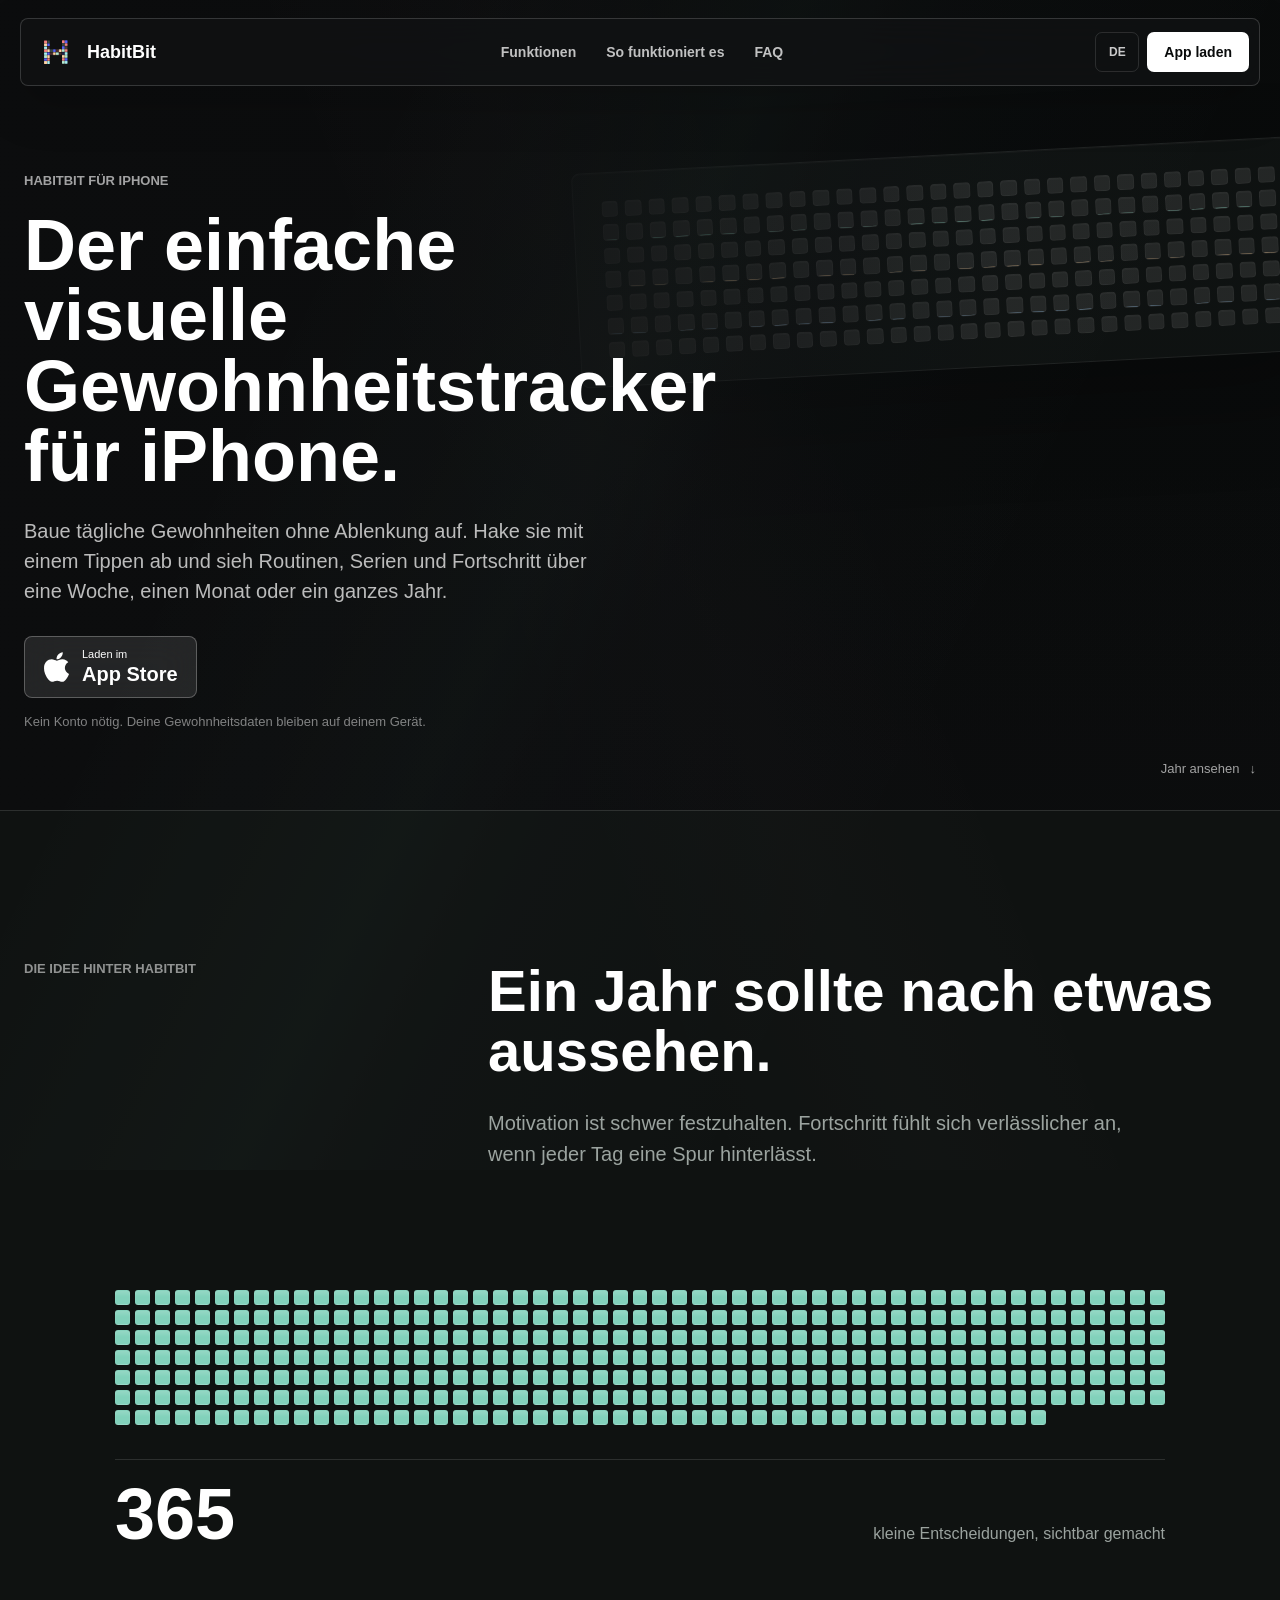
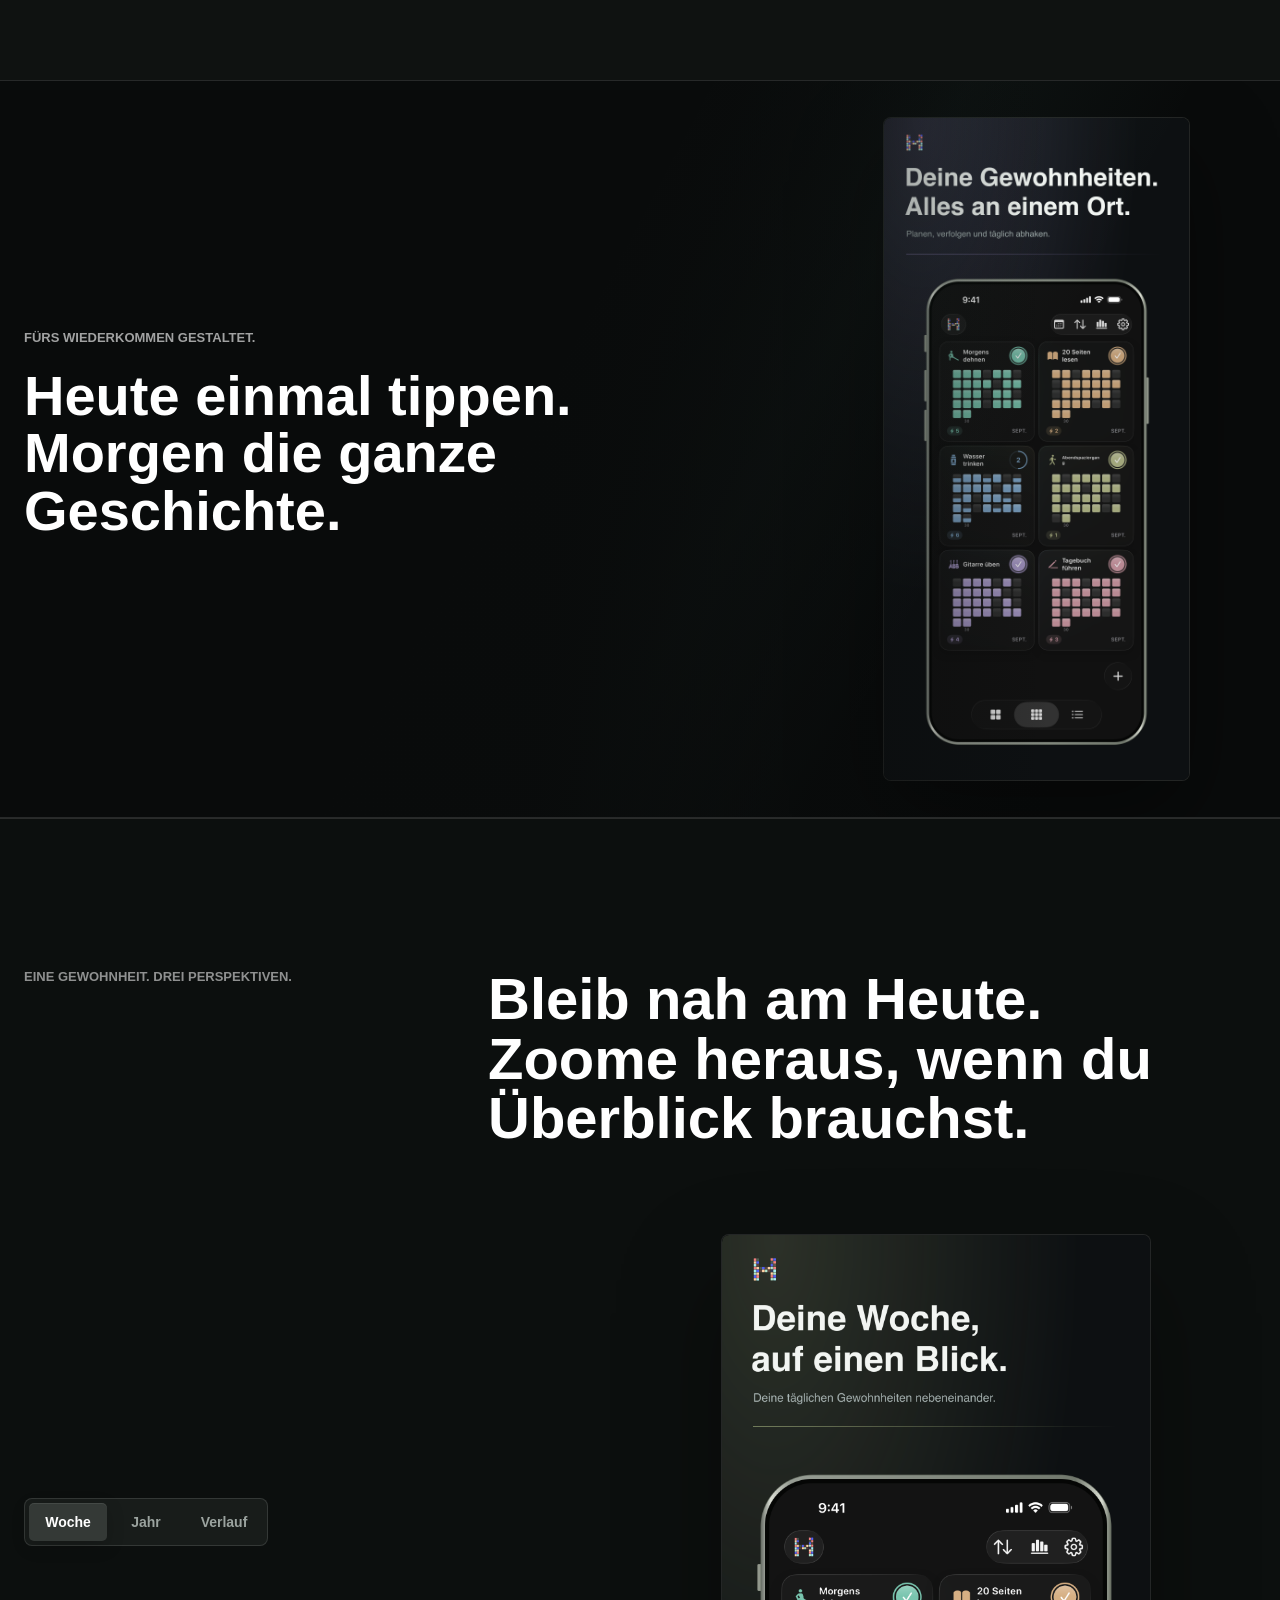
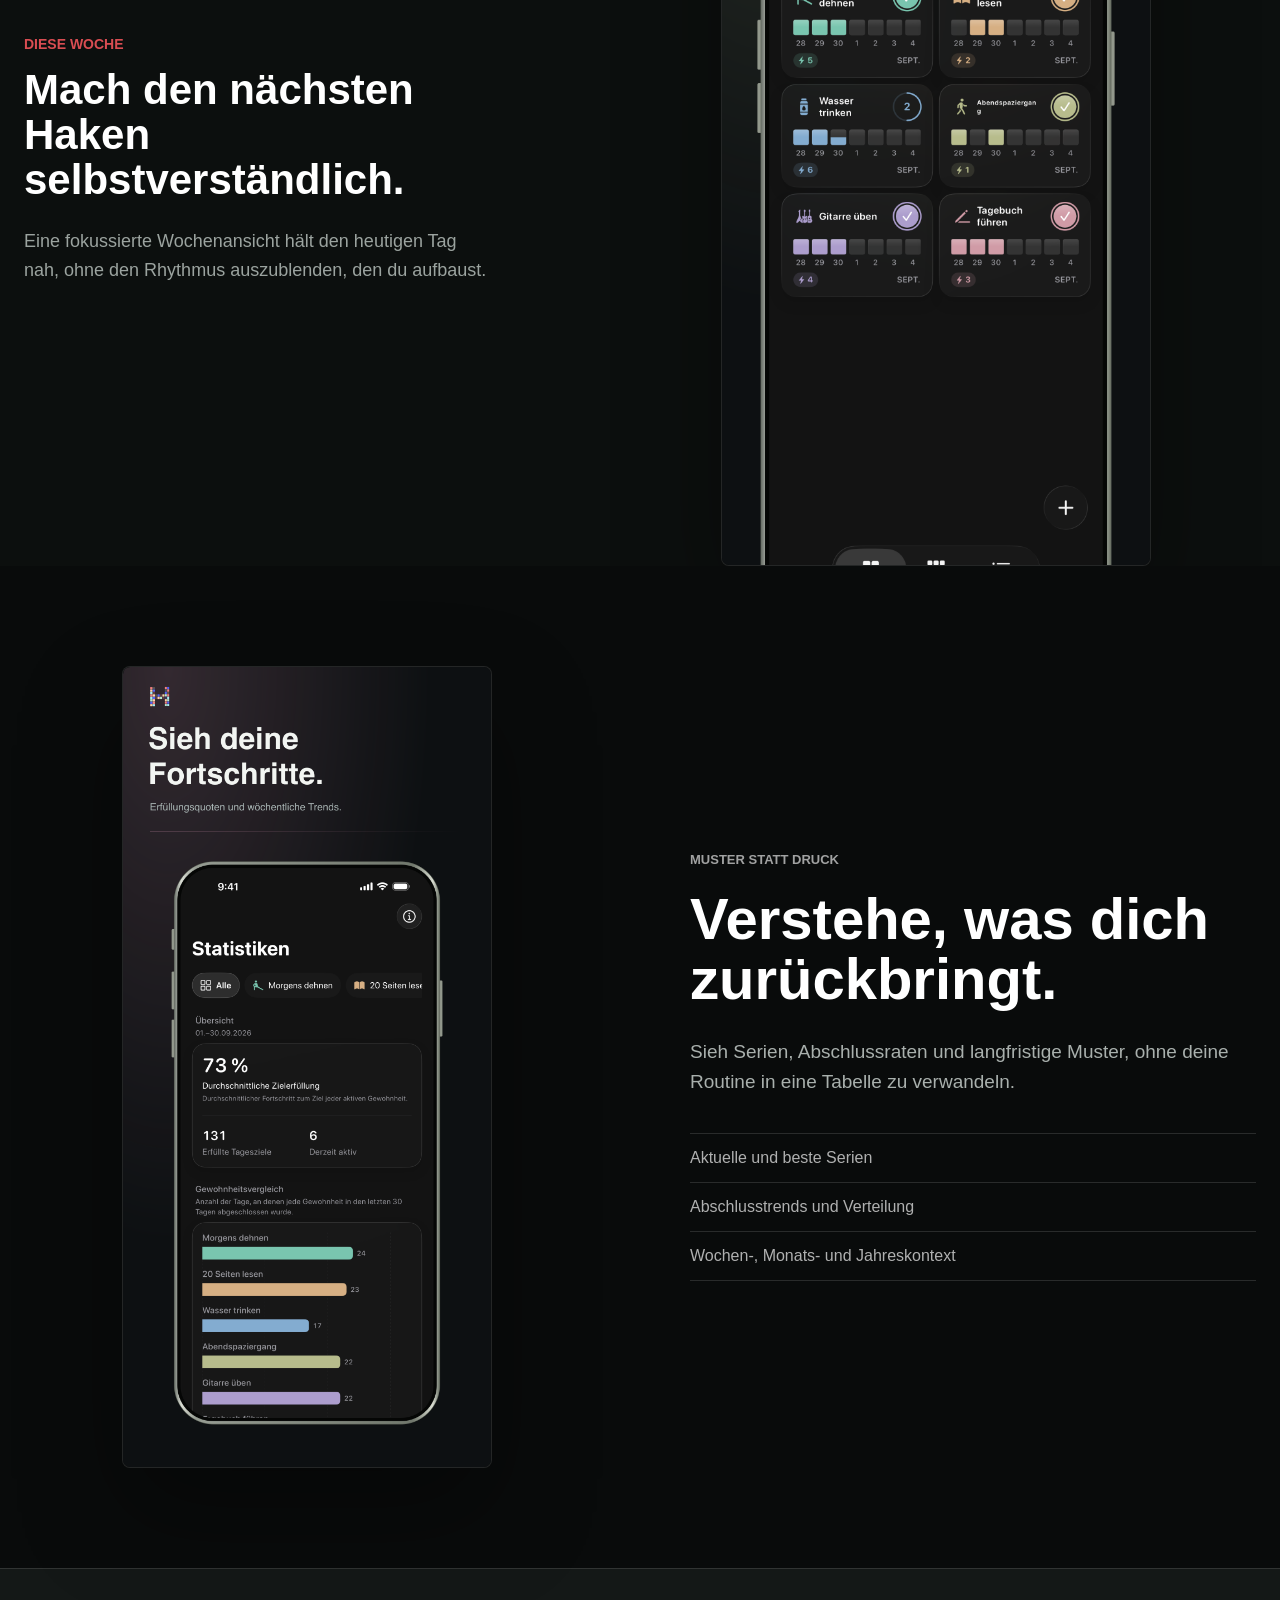
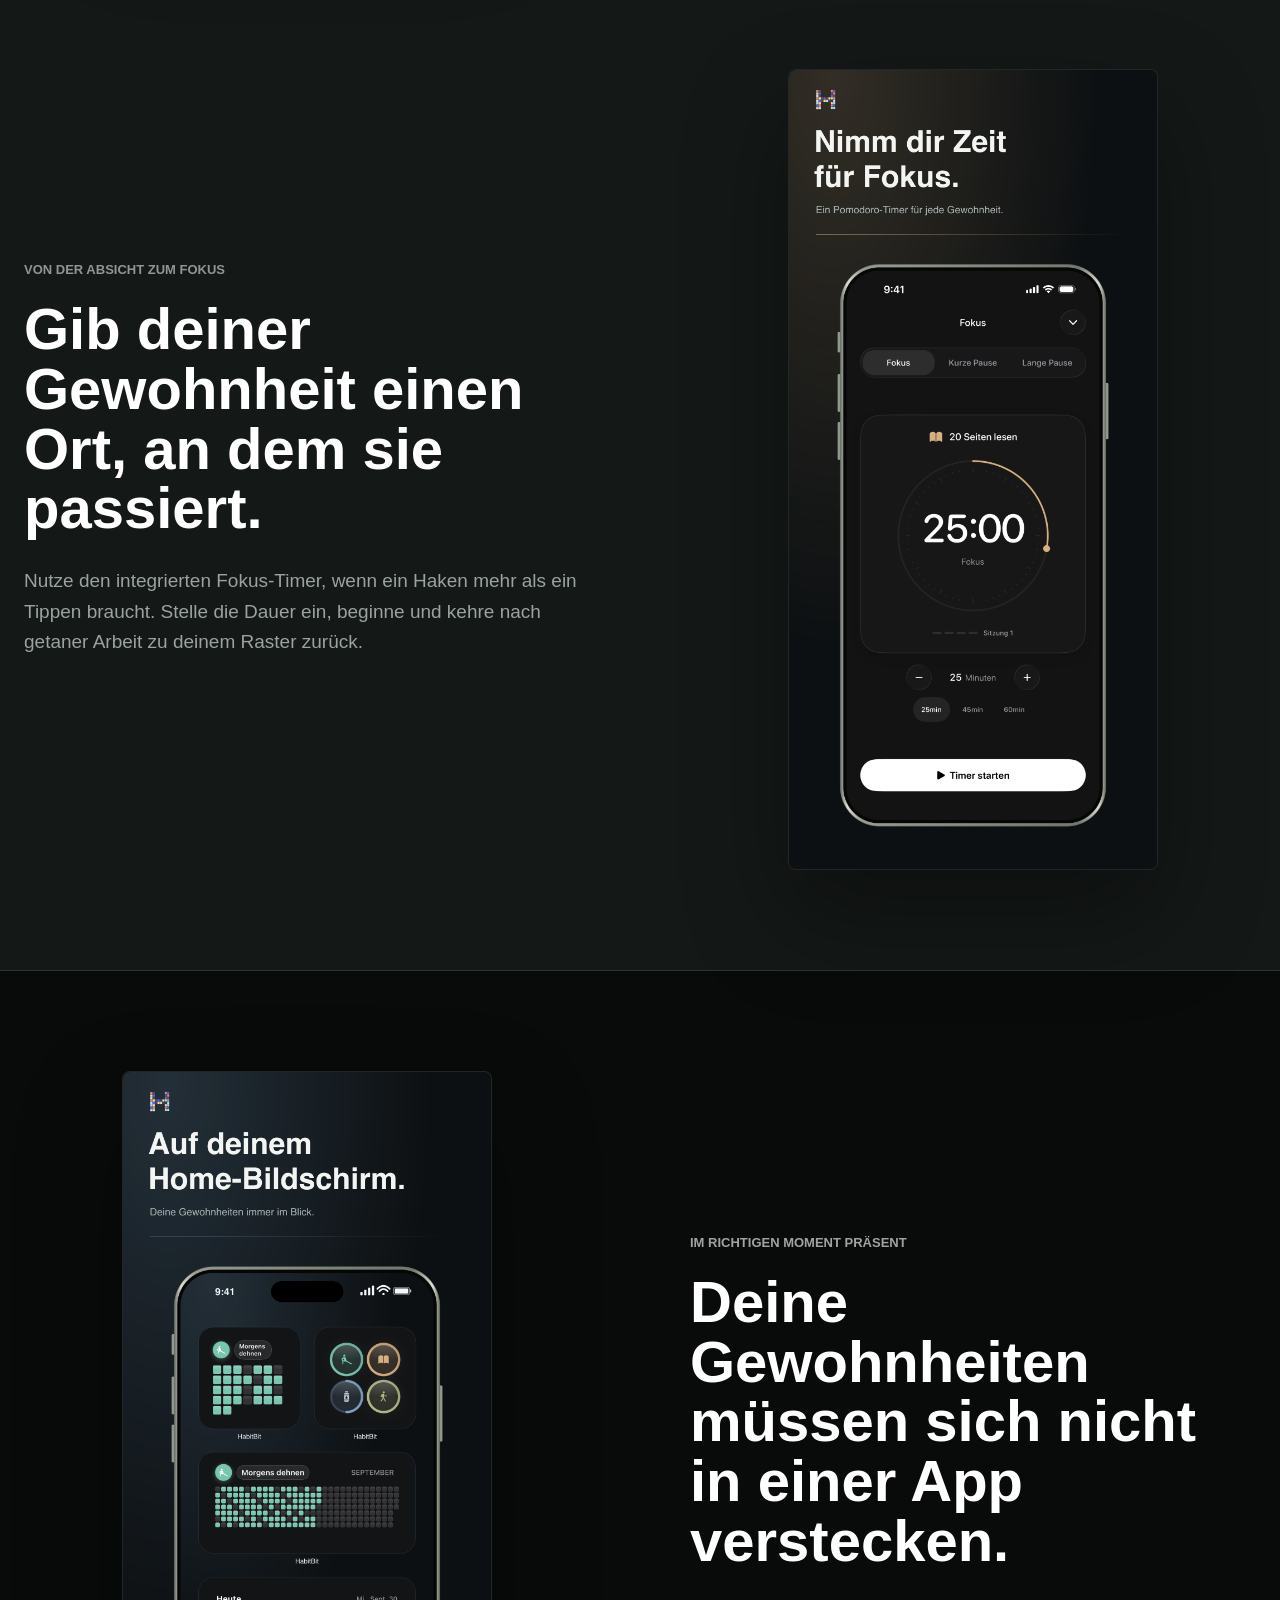
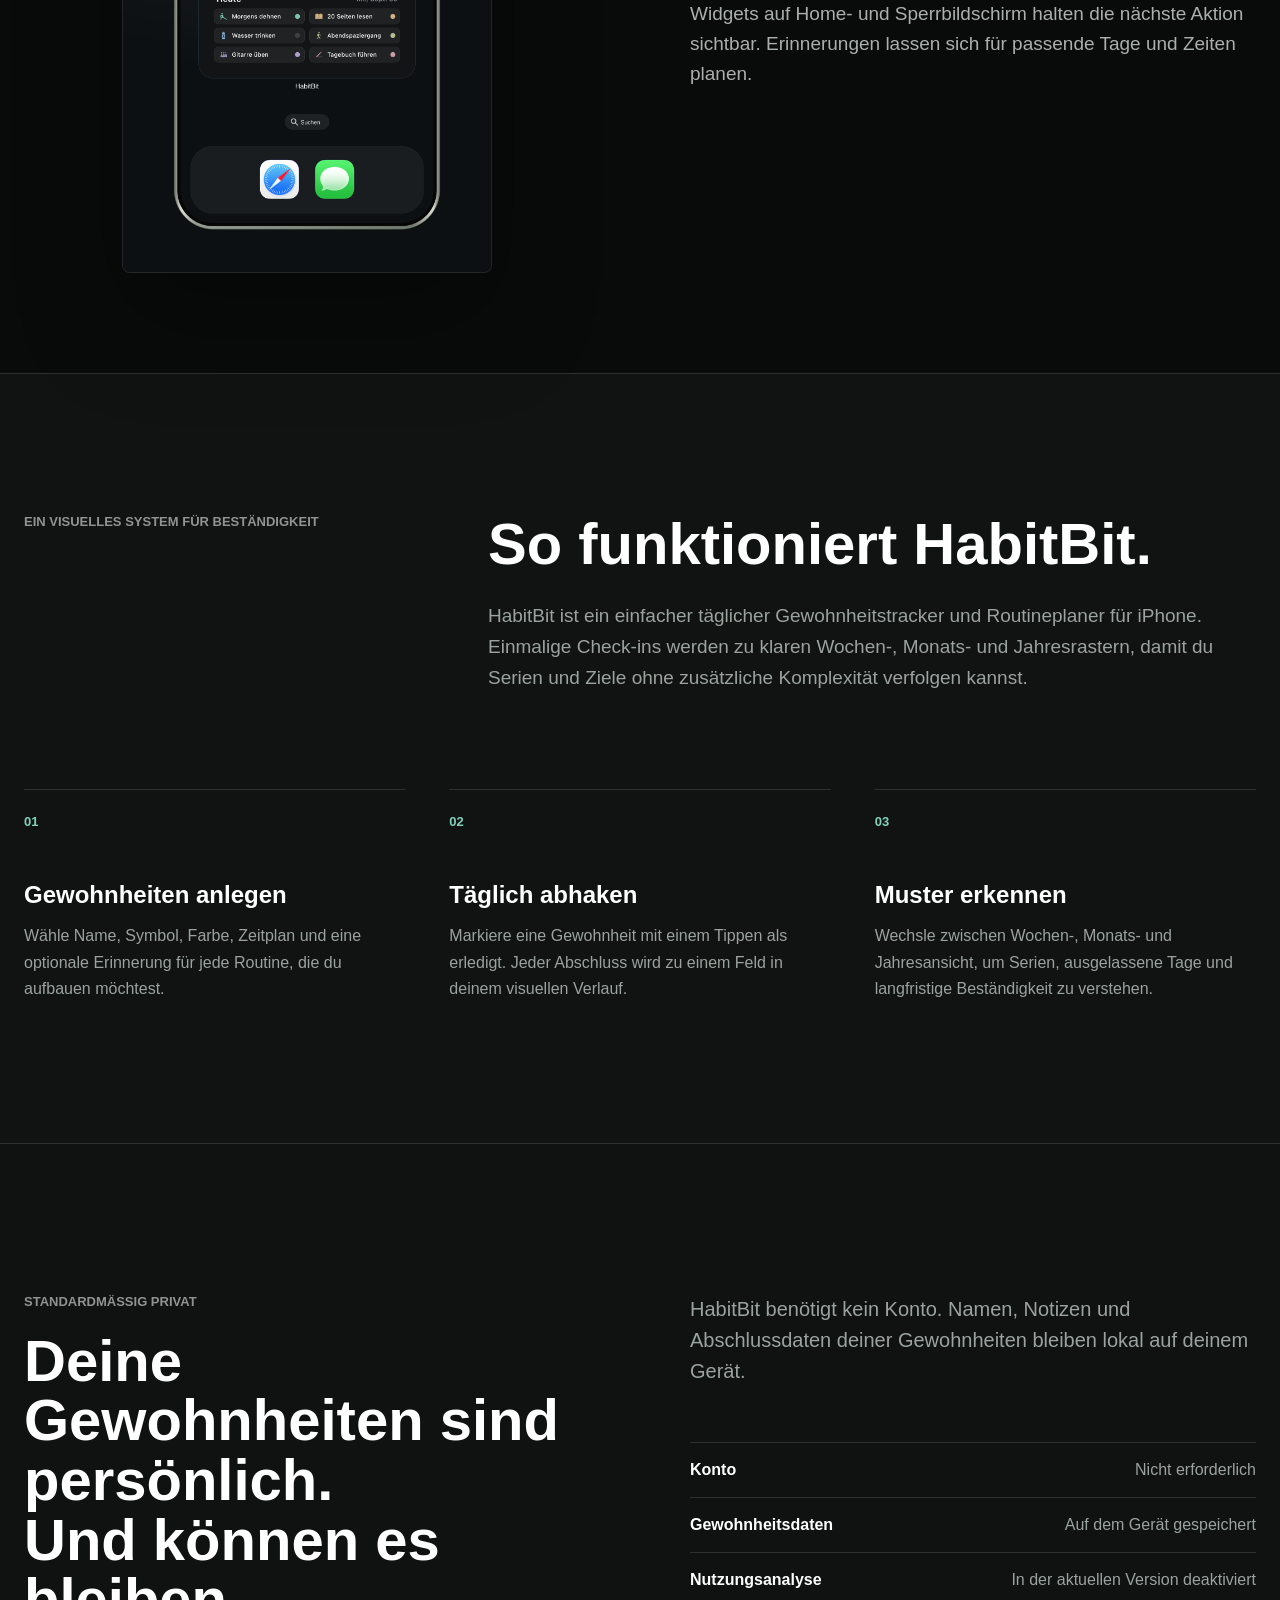
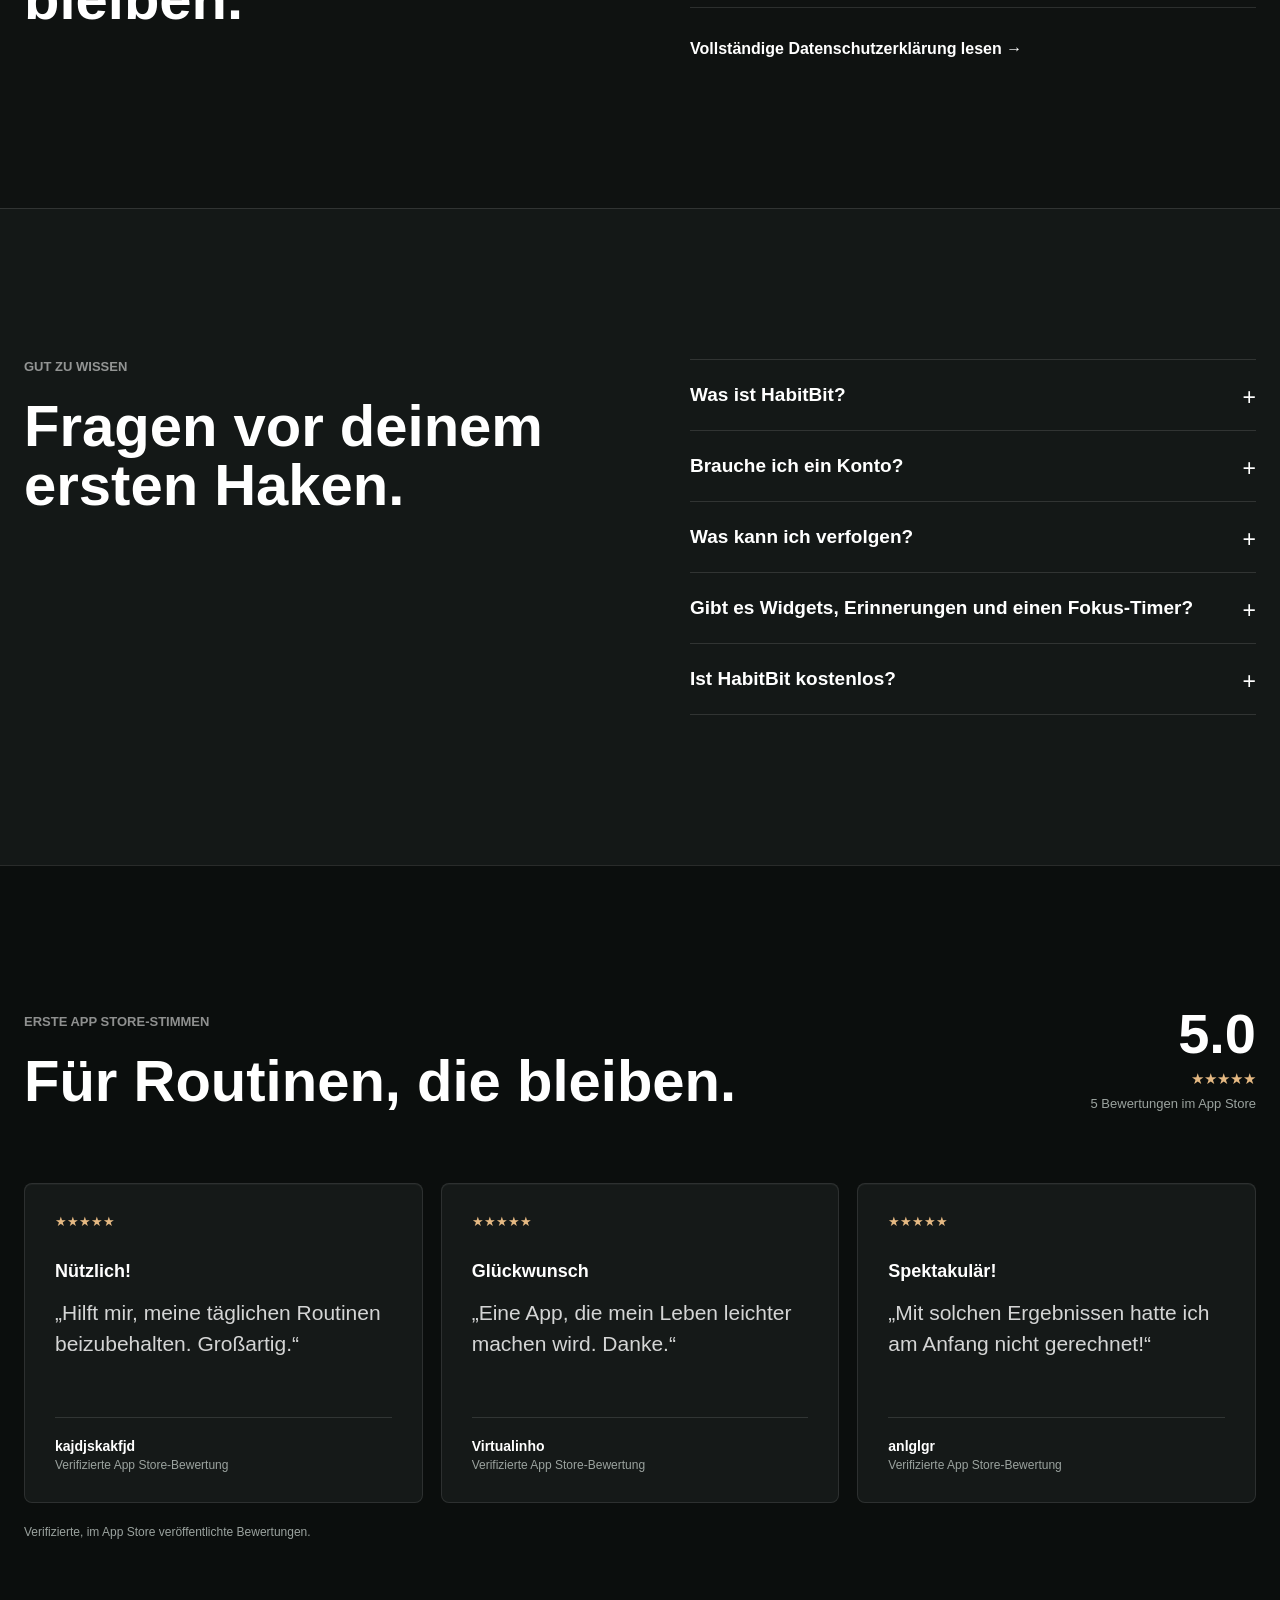
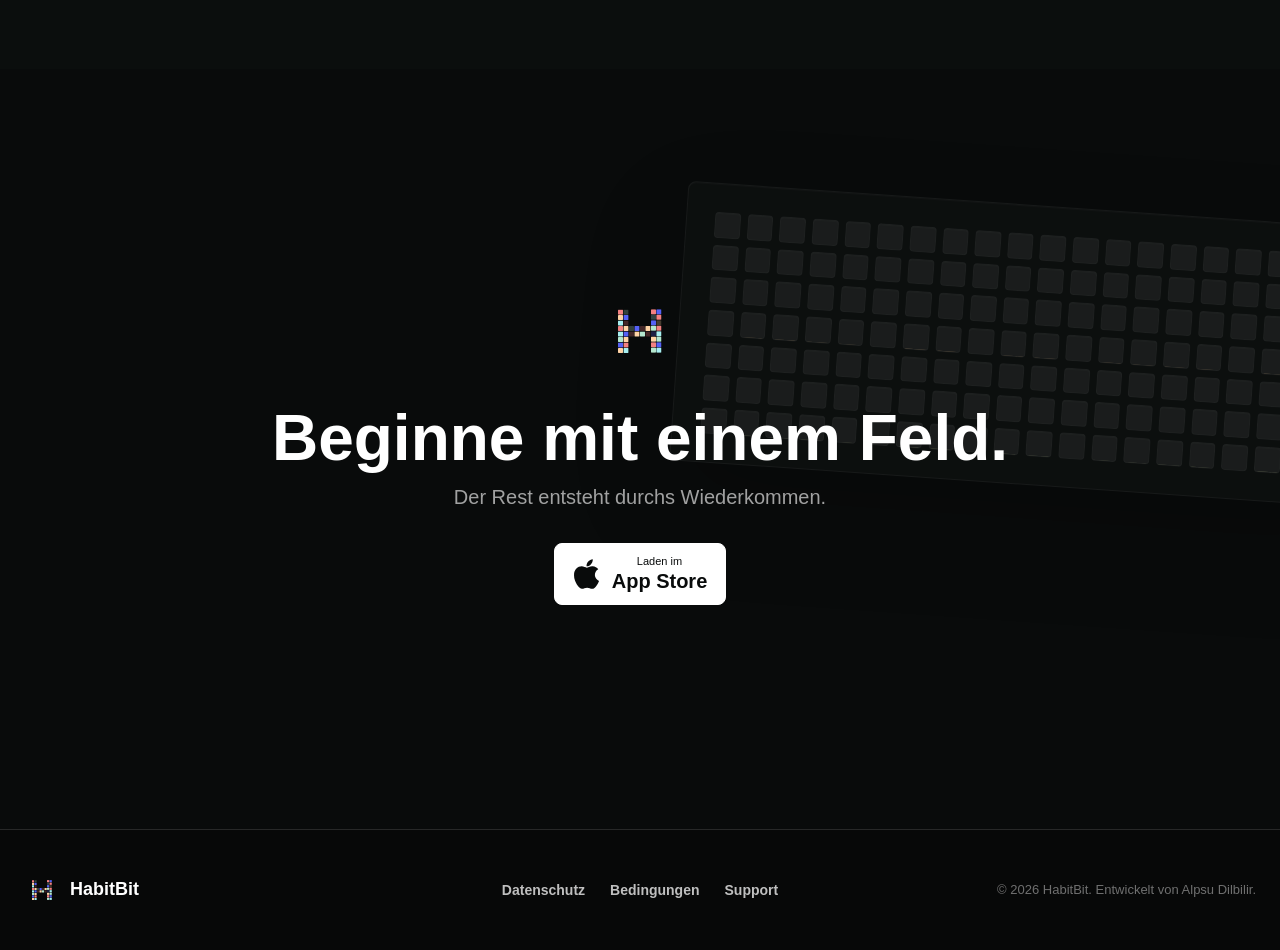
==== commit dfdbf85b: "Refine responsive navigation behavior" ====
--- a/de/index.html
+++ b/de/index.html
@@ -25,7 +25,7 @@
     <link rel="icon" type="image/png" href="../habitbit.png">
     <link rel="apple-touch-icon" href="../habitbit.png">
     <link rel="preload" href="../assets/screens/de/02-habit-overview.png" as="image">
-    <link rel="stylesheet" href="../styles.css?v=9">
+    <link rel="stylesheet" href="../styles.css?v=10">
     <meta property="og:type" content="website">
     <meta property="og:site_name" content="HabitBit">
     <meta property="og:locale" content="de_DE">
@@ -138,13 +138,15 @@
             <a href="#how-it-works">So funktioniert es</a>
             <a href="#questions">FAQ</a>
         </div>
-        <details class="language-menu">
-            <summary aria-label="Sprache wählen">DE</summary>
-            <div class="language-options">
-                <a lang="en" href="https://www.habitbit.app/">English</a><a lang="tr" href="https://www.habitbit.app/tr/">Türkçe</a><a lang="de" href="https://www.habitbit.app/de/">Deutsch</a><a lang="fr" href="https://www.habitbit.app/fr/">Français</a><a lang="es" href="https://www.habitbit.app/es/">Español</a><a lang="it" href="https://www.habitbit.app/it/">Italiano</a><a lang="pt-BR" href="https://www.habitbit.app/pt-br/">Português</a><a lang="ja" href="https://www.habitbit.app/ja/">日本語</a><a lang="ko" href="https://www.habitbit.app/ko/">한국어</a><a lang="zh-Hans" href="https://www.habitbit.app/zh-hans/">简体中文</a>
-            </div>
-        </details>
-        <a class="nav-download" href="https://apps.apple.com/app/id6755720599" target="_blank" rel="noopener noreferrer">App laden</a>
+        <div class="nav-actions">
+            <details class="language-menu">
+                <summary aria-label="Sprache wählen">DE</summary>
+                <div class="language-options">
+                    <a lang="en" href="https://www.habitbit.app/">English</a><a lang="tr" href="https://www.habitbit.app/tr/">Türkçe</a><a lang="de" href="https://www.habitbit.app/de/">Deutsch</a><a lang="fr" href="https://www.habitbit.app/fr/">Français</a><a lang="es" href="https://www.habitbit.app/es/">Español</a><a lang="it" href="https://www.habitbit.app/it/">Italiano</a><a lang="pt-BR" href="https://www.habitbit.app/pt-br/">Português</a><a lang="ja" href="https://www.habitbit.app/ja/">日本語</a><a lang="ko" href="https://www.habitbit.app/ko/">한국어</a><a lang="zh-Hans" href="https://www.habitbit.app/zh-hans/">简体中文</a>
+                </div>
+            </details>
+            <a class="nav-download" href="https://apps.apple.com/app/id6755720599" target="_blank" rel="noopener noreferrer">App laden</a>
+        </div>
     </nav>
 
     <main id="main">
@@ -331,6 +333,6 @@
         </div>
     </footer>
     <script type="application/json" id="mode-translations">{"week":{"alt":"HabitBit Wochenraster auf dem iPhone","kicker":"Diese Woche","title":"Mach den nächsten Haken selbstverständlich.","description":"Eine fokussierte Wochenansicht hält den heutigen Tag nah, ohne deinen entstehenden Rhythmus auszublenden."},"year":{"alt":"HabitBit Jahresraster auf dem iPhone","kicker":"Dieses Jahr","title":"Sieh Beständigkeit auf einen Blick.","description":"Die Jahresansicht verwandelt Hunderte kleiner Entscheidungen in einen visuellen Beleg für deinen Fortschritt."},"detail":{"alt":"HabitBit Gewohnheitsverlauf auf dem iPhone","kicker":"Gewohnheitsverlauf","title":"Sieh die Geschichte hinter jedem Feld.","description":"Prüfe Abschlüsse, lies frühere Notizen und erkenne, wie sich eine Gewohnheit mit der Zeit entwickelt."}}</script>
-    <script src="../app.js?v=4" defer></script>
+    <script src="../app.js?v=5" defer></script>
 </body>
 </html>
--- a/styles.css
+++ b/styles.css
@@ -65,11 +65,12 @@
     top: 18px;
     left: 50%;
     width: min(calc(100% - 36px), var(--shell));
-    height: 64px;
+    height: 68px;
     padding: 0 10px 0 14px;
-    display: flex;
+    display: grid;
+    grid-template-columns: minmax(0, 1fr) auto minmax(0, 1fr);
+    gap: 24px;
     align-items: center;
-    justify-content: space-between;
     color: var(--white);
     background: rgba(17, 19, 20, 0.72);
     border: 1px solid rgba(255, 255, 255, 0.16);
@@ -78,6 +79,20 @@
     -webkit-backdrop-filter: blur(24px) saturate(140%);
     transform: translateX(-50%);
     box-shadow: 0 18px 50px rgba(0, 0, 0, 0.18);
+    transition: width 420ms cubic-bezier(0.22, 1, 0.36, 1), height 420ms cubic-bezier(0.22, 1, 0.36, 1), top 420ms cubic-bezier(0.22, 1, 0.36, 1), transform 320ms cubic-bezier(0.22, 1, 0.36, 1), opacity 220ms ease, background-color 320ms ease, box-shadow 320ms ease;
+    will-change: transform;
+}
+.site-nav.is-compact {
+    top: 12px;
+    width: min(calc(100% - 32px), 900px);
+    height: 56px;
+    background: rgba(17, 19, 20, 0.86);
+    box-shadow: 0 14px 42px rgba(0, 0, 0, 0.24);
+}
+.site-nav.is-hidden {
+    opacity: 0;
+    pointer-events: none;
+    transform: translate(-50%, calc(-100% - 32px));
 }
 .brand {
     display: inline-flex;
@@ -87,9 +102,10 @@
     font-size: 18px;
     font-weight: 720;
     text-decoration: none;
+    justify-self: start;
 }
 .brand img { border-radius: 10px; }
-.nav-links { display: flex; align-items: center; gap: 30px; }
+.nav-links { display: flex; align-items: center; justify-self: center; gap: 30px; white-space: nowrap; }
 .nav-links a, .footer-links a {
     color: inherit;
     font-size: 14px;
@@ -99,7 +115,8 @@
     transition: opacity 180ms ease;
 }
 .nav-links a:hover, .footer-links a:hover { opacity: 1; }
-.language-menu { position: relative; margin-left: auto; }
+.nav-actions { display: flex; align-items: center; justify-self: end; gap: 8px; min-width: 0; }
+.language-menu { position: relative; }
 .language-menu summary { width: 44px; height: 40px; display: grid; place-items: center; color: rgba(255, 255, 255, 0.78); border: 1px solid rgba(255, 255, 255, 0.12); border-radius: 7px; font-size: 12px; font-weight: 720; cursor: pointer; list-style: none; }
 .language-menu summary::-webkit-details-marker { display: none; }
 .language-menu[open] summary { color: var(--white); background: rgba(255, 255, 255, 0.08); }
@@ -397,6 +414,7 @@
 .js .reveal.is-visible { opacity: 1; transform: translateY(0); }
 
 @media (max-width: 980px) {
+    .site-nav { grid-template-columns: minmax(0, 1fr) auto; gap: 16px; }
     .nav-links { display: none; }
     h1 { font-size: 58px; }
     .hero-grid { inset: 17% -24% auto 38%; grid-template-columns: repeat(30, minmax(11px, 1fr)); gap: 5px; padding: 20px; }
